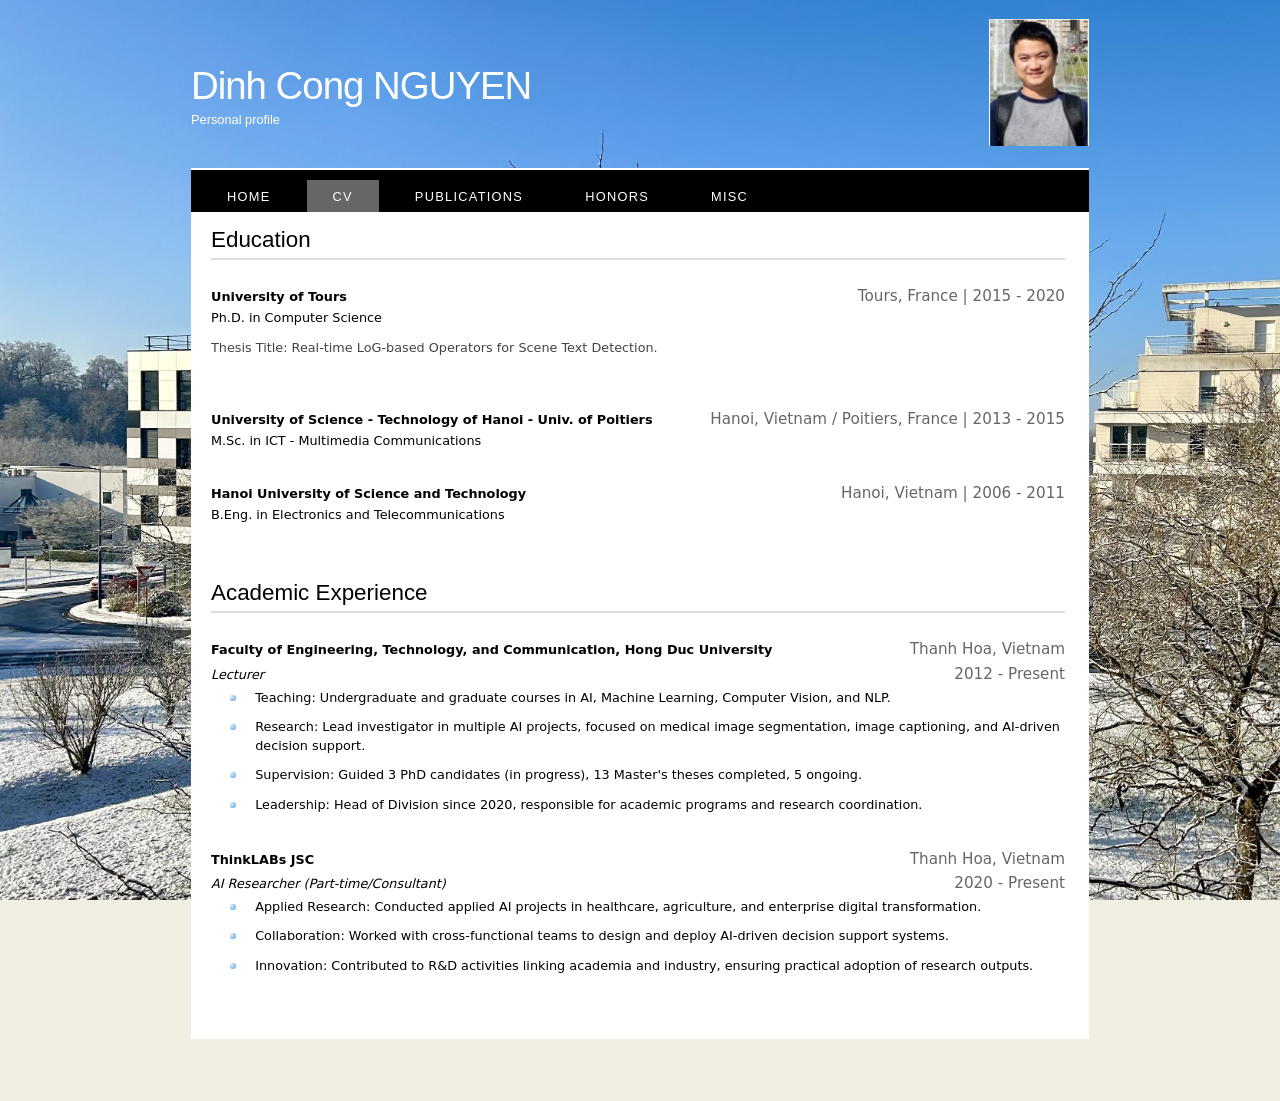
==== cv.html @ c9f2ddfd "first commit" ====
<!doctype html>
<html>
  <head>
    <title>Dinh Cong NGUYEN</title>
    <meta name="description" content="website description" />
    <meta name="keywords" content="website keywords, website keywords" />
    <meta http-equiv="content-type" content="text/html; charset=UTF-8" />
    <link
      rel="stylesheet"
      type="text/css"
      href="style/style.css"
      title="style"
    />
  </head>

  <body>
    <div id="main">
      <div id="header">
        <div id="logo">
          <div id="logo_text">
            <!-- class="logo_colour", allows you to change the colour of the text -->
            <h1><a href="index.html">Dinh Cong NGUYEN</a></h1>
            <h2>Personal profile</h2>
          </div>
          <div id="logo_image">
            <img src="photo.JPG" alt="Photo" />
          </div>
        </div>
        <div id="menubar">
          <ul id="menu">
            <!-- put class="selected" in the li tag for the selected page - to highlight which page you're on -->
            <li><a href="index.html">Home</a></li>
            <li class="selected"><a href="cv.html">CV</a></li>
            <li><a href="publication.html">Publications</a></li>
            <li><a href="honors.html">Honors</a></li>
            <li><a href="misc.html">Misc</a></li>
          </ul>
        </div>
      </div>
      <div id="site_content">
        <main id="content">
          <section class="cv-section">
            <h2>Education</h2>

            <article class="edu-item">
              <header class="item-header">
                <span class="item-title">University of Tours</span>
                <span class="item-meta">Tours, France | 2015 - 2020</span>
              </header>
              <div class="item-subheader">
                <span>Ph.D. in Computer Science</span>
              </div>
              <p class="item-detail">
                Thesis Title: Real-time LoG-based Operators for Scene Text
                Detection.
              </p>
            </article>

            <article class="edu-item">
              <header class="item-header">
                <span class="item-title">
                  University of Science - Technology of Hanoi - Univ. of
                  Poitiers
                </span>
                <span class="item-meta">
                  Hanoi, Vietnam / Poitiers, France | 2013 - 2015
                </span>
              </header>
              <div class="item-subheader">
                <span>M.Sc. in ICT - Multimedia Communications</span>
              </div>
            </article>

            <article class="edu-item">
              <header class="item-header">
                <span class="item-title">
                  Hanoi University of Science and Technology
                </span>
                <span class="item-meta">Hanoi, Vietnam | 2006 - 2011</span>
              </header>
              <div class="item-subheader">
                <span>B.Eng. in Electronics and Telecommunications</span>
              </div>
            </article>
          </section>

          <section class="cv-section">
            <h2>Academic Experience</h2>

            <article class="exp-item">
              <header class="item-header">
                <span class="item-title">
                  Faculty of Engineering, Technology, and Communication, Hong
                  Duc University
                </span>
                <span class="item-meta">Thanh Hoa, Vietnam</span>
              </header>
              <div class="item-subheader">
                <span class="item-role">Lecturer</span>
                <span class="item-meta">2012 - Present</span>
              </div>
              <ul class="item-list">
                <li>
                  Teaching: Undergraduate and graduate courses in AI, Machine
                  Learning, Computer Vision, and NLP.
                </li>
                <li>
                  Research: Lead investigator in multiple AI projects, focused
                  on medical image segmentation, image captioning, and AI-driven
                  decision support.
                </li>
                <li>
                  Supervision: Guided 3 PhD candidates (in progress), 13
                  Master's theses completed, 5 ongoing.
                </li>
                <li>
                  Leadership: Head of Division since 2020, responsible for
                  academic programs and research coordination.
                </li>
              </ul>
            </article>

            <article class="exp-item">
              <header class="item-header">
                <span class="item-title">ThinkLABs JSC</span>
                <span class="item-meta">Thanh Hoa, Vietnam</span>
              </header>
              <div class="item-subheader">
                <span class="item-role">
                  AI Researcher (Part-time/Consultant)
                </span>
                <span class="item-meta">2020 - Present</span>
              </div>
              <ul class="item-list">
                <li>
                  Applied Research: Conducted applied AI projects in healthcare,
                  agriculture, and enterprise digital transformation.
                </li>
                <li>
                  Collaboration: Worked with cross-functional teams to design
                  and deploy AI-driven decision support systems.
                </li>
                <li>
                  Innovation: Contributed to R&D activities linking academia
                  and industry, ensuring practical adoption of research outputs.
                </li>
              </ul>
            </article>
          </section>
        </main>
      </div>
      <div id="footer"></div>
    </div>
  </body>
</html>
---- style/style.css ----
html {
  height: 100%;
  overflow-y: scroll;
}

* {
  margin: 0;
  padding: 0;
}

body {
  font:
    normal 0.8em "trebuchet ms",
    arial,
    sans-serif;
  background: #f0efe2 url(background.jpg) fixed;
  background-size: cover;
  background-attachment: fixed;
  color: #000;
}

p {
  padding: 0 0 20px 0;
  line-height: 1.7em;
}

img {
  border: 0;
}

h1,
h2,
h3,
h4,
h5,
h6 {
  font:
    normal 175% "century gothic",
    arial,
    sans-serif;
  color: #000;
  margin: 0 0 15px 0;
  padding: 15px 0 5px 0;
}

h2 {
  font:
    normal 175% "century gothic",
    arial,
    sans-serif;
}

h4,
h5,
h6 {
  margin: 0;
  padding: 0 0 5px 0;
  font:
    normal 120% arial,
    sans-serif;
}

h5,
h6 {
  font:
    italic 95% arial,
    sans-serif;
  padding: 0 0 15px 0;
}

a,
a:hover {
  outline: none;
  text-decoration: underline;
  color: #000;
}

a:hover {
  text-decoration: none;
}

.left {
  float: left;
  width: auto;
  margin-right: 10px;
}

.right {
  float: right;
  width: auto;
  margin-left: 10px;
}

.center {
  display: block;
  text-align: center;
  margin: 20px auto;
}

blockquote {
  margin: 20px 0;
  padding: 10px 20px 0 20px;
  border: 1px solid #e5e5db;
  background: #fff;
}

ul {
  margin: 2px 0 22px 17px;
}

ul li {
  list-style-type: circle;
  margin: 0 0 6px 0;
  padding: 0 0 4px 5px;
}

ol {
  margin: 8px 0 22px 20px;
}

ol li {
  margin: 0 0 11px 0;
}

#main,
#logo,
#menubar,
#site_content,
#footer {
  margin-left: auto;
  margin-right: auto;
}

#header {
  background: transparent;
  height: 202px;
}

#logo {
  display: flex;
  align-items: center;
  justify-content: space-between;
  border-bottom: 2px solid #fff;
  padding: 10px 0;

  width: 898px;
  position: relative;
  height: 148px;
}

#logo_text {
  margin-right: 20px;
}

#logo_image img {
  width: 100px;
  height: auto;
}

#logo h1,
#logo h2 {
  font:
    normal 300% "century gothic",
    arial,
    sans-serif;
  border-bottom: 0;
  text-transform: none;
  margin: 0;
}

#logo_text h1,
#logo_text h1 a,
#logo_text h1 a:hover {
  padding: 22px 0 0 0;
  color: #fff;
  letter-spacing: -1px;
  text-decoration: none;
}

#logo_text h1 a .logo_colour {
  color: #fff;
}

#logo_text h2 {
  font-size: 100%;
  padding: 4px 0 0 0;
  color: #fff;
}

#menubar {
  width: 898px;
  height: 52px;
  padding: 0;
  background: #000;
}

ul#menu,
ul#menu li {
  float: left;
  margin: 0;
  padding: 0;
}

ul#menu li {
  list-style: none;
}

ul#menu li a {
  letter-spacing: 0.1em;
  font:
    normal 100% arial,
    sans-serif;
  display: block;
  float: left;
  height: 17px;
  margin: 10px 0 0 10px;
  padding: 9px 26px 6px 26px;
  text-align: center;
  color: #fff;
  text-transform: uppercase;
  text-decoration: none;
  background: transparent;
}

ul#menu li a:hover,
ul#menu li.selected a,
ul#menu li.selected a:hover {
  color: #fff;
  background: transparent url(transparent_light.png) repeat;
}

#site_content {
  width: 854px;
  overflow: hidden;
  margin: 0 auto 0 auto;
  padding: 0 24px 20px 20px;
  background: #fff;
}

.sidebar {
  float: right;
  width: 210px;
  padding: 0 15px 20px 15px;
}

.sidebar ul {
  width: 198px;
  padding: 4px 0 0 0;
  margin: 4px 0 30px 0;
}

.sidebar li {
  list-style: none;
  padding: 0 0 7px 0;
}

.sidebar li a,
.sidebar li a:hover {
  padding: 0 0 0 40px;
  display: block;
  background: transparent url(link.png) no-repeat left center;
}

.sidebar li a.selected {
  color: #7e2451;
  text-decoration: none;
}

#content {
  text-align: left;
  float: left;
  width: 100%;
  padding: 0;
}

#content ul {
  margin: 2px 0 22px 0px;
}

#content ul li {
  list-style-type: none;
  background: url(bullet.png) no-repeat;
  margin: 0 0 6px 0;
  padding: 0 0 4px 25px;
  line-height: 1.5em;
}

#footer {
  width: 898px;
  font:
    normal 100% "lucida sans unicode",
    arial,
    sans-serif;
  height: 33px;
  padding: 24px 0 5px 0;
  text-align: center;
  background: transparent;
  color: #fff;
  text-transform: uppercase;
  letter-spacing: 0.1em;
}

#footer a {
  color: #fff;
  text-decoration: none;
}

#footer a:hover {
  color: #fff;
  text-decoration: underline;
}

.search {
  color: #5d5d5d;
  border: 1px solid #bbb;
  width: 134px;
  padding: 4px;
  font:
    100% arial,
    sans-serif;
}

#colours {
  height: 0px;
  text-align: right;
  padding: 66px 16px 0px 300px;
}

.form_settings {
  margin: 15px 0 0 0;
}

.form_settings p {
  padding: 0 0 4px 0;
}

.form_settings span {
  float: left;
  width: 200px;
  text-align: left;
}

.form_settings input,
.form_settings textarea {
  padding: 5px;
  width: 299px;
  font: 100% arial;
  border: 1px solid #e5e5db;
  background: #fff;
  color: #47433f;
}

.form_settings .submit {
  font: 100% arial;
  border: 1px solid;
  width: 99px;
  margin: 0 0 0 212px;
  height: 33px;
  padding: 2px 0 3px 0;
  cursor: pointer;
  background: #000;
  color: #fff;
}

.form_settings textarea,
.form_settings select {
  font: 100% arial;
  width: 299px;
}

.form_settings select {
  width: 310px;
}

.form_settings .checkbox {
  margin: 4px 0;
  padding: 0;
  width: 14px;
  border: 0;
  background: none;
}

.separator {
  width: 100%;
  height: 0;
  border-top: 1px solid #d9d5cf;
  border-bottom: 1px solid #fff;
  margin: 0 0 20px 0;
}

table {
  margin: 10px 0 30px 0;
}

table tr th,
table tr td {
  background: #3b3b3b;
  color: #fff;
  padding: 7px 4px;
  text-align: left;
}

table tr td {
  background: #f0efe2;
  color: #47433f;
  border-top: 1px solid #fff;
}

#content {
  max-width: 900px;
  margin: 0 auto;
  line-height: 1.6;
  font-family:
    system-ui,
    -apple-system,
    BlinkMacSystemFont,
    sans-serif;
}

.cv-section {
  margin-bottom: 2.5rem;
}

.cv-section h2 {
  border-bottom: 2px solid #ddd;
  padding-bottom: 0.3rem;
  margin-bottom: 1.5rem;
}

.edu-item,
.exp-item {
  margin-bottom: 1.8rem;
}

.item-header,
.item-subheader {
  display: flex;
  justify-content: space-between;
  align-items: baseline;
  gap: 1rem;
}

.item-title {
  font-weight: 600;
}

.item-role {
  font-style: italic;
}

.item-meta {
  color: #666;
  font-size: 0.95rem;
  white-space: nowrap;
}

.item-detail {
  margin-top: 0.5rem;
  color: #444;
}

.item-list {
  margin-top: 0.6rem;
  padding-left: 1.2rem;
}

.item-list li {
  margin-bottom: 0.3rem;
}
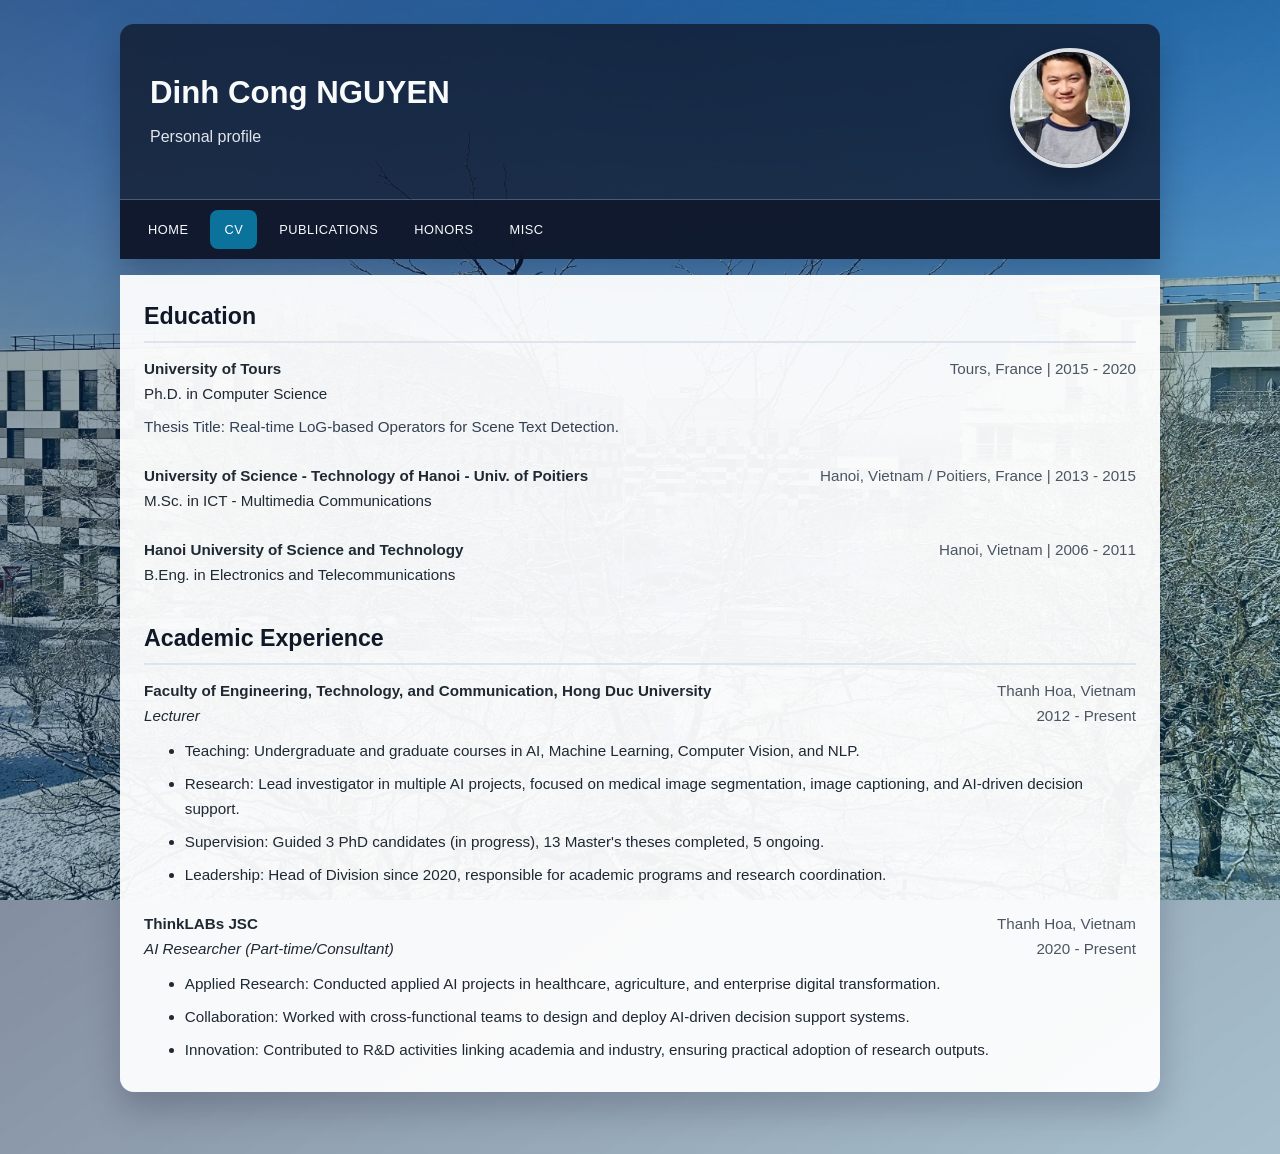
==== commit 411462bd: "update UI theme" ====
--- a/cv.html
+++ b/cv.html
@@ -5,6 +5,7 @@
     <meta name="description" content="website description" />
     <meta name="keywords" content="website keywords, website keywords" />
     <meta http-equiv="content-type" content="text/html; charset=UTF-8" />
+    <meta name="viewport" content="width=device-width, initial-scale=1.0" />
     <link
       rel="stylesheet"
       type="text/css"
--- a/style/style.css
+++ b/style/style.css
@@ -4,24 +4,46 @@
 }
 
 * {
+  box-sizing: border-box;
   margin: 0;
   padding: 0;
 }
 
+:root {
+  --text-main: #1f2933;
+  --text-light: #f8fafc;
+  --accent: #0b7fab;
+  --accent-dark: #0a5a7d;
+  --panel: rgba(255, 255, 255, 0.94);
+}
+
 body {
+  min-height: 100%;
   font:
-    normal 0.8em "trebuchet ms",
-    arial,
+    normal 0.95rem "Trebuchet MS",
+    "Segoe UI",
+    Arial,
     sans-serif;
-  background: #f0efe2 url(background.jpg) fixed;
-  background-size: cover;
-  background-attachment: fixed;
-  color: #000;
+  line-height: 1.65;
+  color: var(--text-main);
+  background:
+    linear-gradient(145deg, rgba(9, 30, 66, 0.5), rgba(11, 127, 171, 0.28)),
+    url("background.jpg") center / cover fixed no-repeat;
+  padding: 24px 16px 40px;
+}
+
+a {
+  outline: none;
+  text-decoration: underline;
+  color: var(--accent-dark);
+}
+
+a:hover {
+  text-decoration: none;
 }
 
 p {
-  padding: 0 0 20px 0;
-  line-height: 1.7em;
+  margin: 0 0 1rem 0;
 }
 
 img {
@@ -34,280 +56,230 @@
 h4,
 h5,
 h6 {
-  font:
-    normal 175% "century gothic",
-    arial,
-    sans-serif;
-  color: #000;
-  margin: 0 0 15px 0;
-  padding: 15px 0 5px 0;
+  font-family: "Century Gothic", "Trebuchet MS", Arial, sans-serif;
+  color: #101828;
+  margin: 0 0 0.8rem 0;
+}
+
+h1 {
+  font-size: 1.95rem;
+  font-weight: 600;
 }
 
 h2 {
-  font:
-    normal 175% "century gothic",
-    arial,
-    sans-serif;
-}
-
-h4,
-h5,
-h6 {
-  margin: 0;
-  padding: 0 0 5px 0;
-  font:
-    normal 120% arial,
-    sans-serif;
-}
-
-h5,
-h6 {
-  font:
-    italic 95% arial,
-    sans-serif;
-  padding: 0 0 15px 0;
-}
-
-a,
-a:hover {
-  outline: none;
-  text-decoration: underline;
-  color: #000;
-}
-
-a:hover {
-  text-decoration: none;
-}
-
-.left {
-  float: left;
-  width: auto;
-  margin-right: 10px;
-}
-
-.right {
-  float: right;
-  width: auto;
-  margin-left: 10px;
-}
-
-.center {
-  display: block;
-  text-align: center;
-  margin: 20px auto;
-}
-
-blockquote {
-  margin: 20px 0;
-  padding: 10px 20px 0 20px;
-  border: 1px solid #e5e5db;
-  background: #fff;
-}
-
-ul {
-  margin: 2px 0 22px 17px;
-}
-
-ul li {
-  list-style-type: circle;
-  margin: 0 0 6px 0;
-  padding: 0 0 4px 5px;
-}
-
+  font-size: 1.45rem;
+  font-weight: 600;
+  border-bottom: 2px solid #dce4ed;
+  padding-bottom: 0.35rem;
+}
+
+ul,
 ol {
-  margin: 8px 0 22px 20px;
-}
-
-ol li {
-  margin: 0 0 11px 0;
-}
-
-#main,
-#logo,
-#menubar,
-#site_content,
-#footer {
-  margin-left: auto;
-  margin-right: auto;
+  margin: 0.6rem 0 1.2rem 1.2rem;
+}
+
+li {
+  margin: 0 0 0.55rem 0;
+}
+
+#main {
+  max-width: 1040px;
+  margin: 0 auto;
 }
 
 #header {
-  background: transparent;
-  height: 202px;
+  background: rgba(15, 23, 42, 0.76);
+  border-radius: 14px 14px 0 0;
+  box-shadow: 0 18px 35px rgba(2, 6, 23, 0.24);
+  overflow: hidden;
 }
 
 #logo {
+  width: 100%;
+  min-height: 144px;
   display: flex;
   align-items: center;
   justify-content: space-between;
-  border-bottom: 2px solid #fff;
-  padding: 10px 0;
-
-  width: 898px;
-  position: relative;
-  height: 148px;
+  gap: 24px;
+  padding: 24px 30px;
+  border-bottom: 1px solid rgba(255, 255, 255, 0.22);
 }
 
 #logo_text {
-  margin-right: 20px;
-}
-
-#logo_image img {
-  width: 100px;
-  height: auto;
+  margin: 0;
 }
 
 #logo h1,
 #logo h2 {
-  font:
-    normal 300% "century gothic",
-    arial,
-    sans-serif;
-  border-bottom: 0;
-  text-transform: none;
+  color: var(--text-light);
+  border: 0;
   margin: 0;
 }
 
 #logo_text h1,
 #logo_text h1 a,
 #logo_text h1 a:hover {
-  padding: 22px 0 0 0;
-  color: #fff;
-  letter-spacing: -1px;
+  color: var(--text-light);
+  letter-spacing: 0;
   text-decoration: none;
 }
 
-#logo_text h1 a .logo_colour {
-  color: #fff;
-}
-
 #logo_text h2 {
-  font-size: 100%;
-  padding: 4px 0 0 0;
-  color: #fff;
+  font-size: 1rem;
+  font-weight: 400;
+  opacity: 0.9;
+  padding-top: 0.35rem;
+}
+
+#logo_image img {
+  width: 120px;
+  height: 120px;
+  object-fit: cover;
+  border-radius: 50%;
+  border: 4px solid rgba(255, 255, 255, 0.85);
+  box-shadow: 0 10px 24px rgba(2, 6, 23, 0.34);
 }
 
 #menubar {
-  width: 898px;
-  height: 52px;
-  padding: 0;
-  background: #000;
-}
-
-ul#menu,
-ul#menu li {
-  float: left;
+  width: 100%;
+  background: rgba(15, 23, 42, 0.86);
+  padding: 10px 14px;
+}
+
+ul#menu {
+  display: flex;
+  flex-wrap: wrap;
+  gap: 8px;
   margin: 0;
   padding: 0;
 }
 
 ul#menu li {
   list-style: none;
+  margin: 0;
 }
 
 ul#menu li a {
-  letter-spacing: 0.1em;
-  font:
-    normal 100% arial,
-    sans-serif;
   display: block;
-  float: left;
-  height: 17px;
-  margin: 10px 0 0 10px;
-  padding: 9px 26px 6px 26px;
+  padding: 9px 14px;
   text-align: center;
-  color: #fff;
+  color: var(--text-light);
   text-transform: uppercase;
   text-decoration: none;
-  background: transparent;
-}
-
-ul#menu li a:hover,
+  letter-spacing: 0.04em;
+  font-size: 0.8rem;
+  border-radius: 8px;
+  transition:
+    background-color 0.2s ease,
+    color 0.2s ease,
+    transform 0.2s ease;
+}
+
+ul#menu li a:hover {
+  background: rgba(11, 127, 171, 0.88);
+  color: #ffffff;
+  transform: translateY(-1px);
+}
+
 ul#menu li.selected a,
 ul#menu li.selected a:hover {
-  color: #fff;
-  background: transparent url(transparent_light.png) repeat;
+  background: rgba(11, 127, 171, 0.88);
+  color: #ffffff;
+  transform: none;
 }
 
 #site_content {
-  width: 854px;
-  overflow: hidden;
-  margin: 0 auto 0 auto;
-  padding: 0 24px 20px 20px;
-  background: #fff;
-}
-
-.sidebar {
-  float: right;
-  width: 210px;
-  padding: 0 15px 20px 15px;
-}
-
-.sidebar ul {
-  width: 198px;
-  padding: 4px 0 0 0;
-  margin: 4px 0 30px 0;
-}
-
-.sidebar li {
-  list-style: none;
-  padding: 0 0 7px 0;
-}
-
-.sidebar li a,
-.sidebar li a:hover {
-  padding: 0 0 0 40px;
-  display: block;
-  background: transparent url(link.png) no-repeat left center;
-}
-
-.sidebar li a.selected {
-  color: #7e2451;
-  text-decoration: none;
+  width: 100%;
+  margin: 16px auto 0 auto;
+  padding: 22px 24px 6px 24px;
+  background: var(--panel);
+  border-radius: 0 0 14px 14px;
+  box-shadow: 0 18px 35px rgba(2, 6, 23, 0.2);
 }
 
 #content {
-  text-align: left;
-  float: left;
   width: 100%;
+  float: none;
+  margin: 0 auto 24px auto;
   padding: 0;
 }
 
+#site_content > #content:last-child {
+  margin-bottom: 10px;
+}
+
+#content section {
+  margin-bottom: 2rem;
+}
+
+#content section:last-child {
+  margin-bottom: 0;
+}
+
 #content ul {
-  margin: 2px 0 22px 0px;
+  margin: 0.6rem 0 1.2rem 1.35rem;
 }
 
 #content ul li {
-  list-style-type: none;
-  background: url(bullet.png) no-repeat;
-  margin: 0 0 6px 0;
-  padding: 0 0 4px 25px;
-  line-height: 1.5em;
-}
-
-#footer {
-  width: 898px;
-  font:
-    normal 100% "lucida sans unicode",
-    arial,
-    sans-serif;
-  height: 33px;
-  padding: 24px 0 5px 0;
-  text-align: center;
-  background: transparent;
-  color: #fff;
-  text-transform: uppercase;
-  letter-spacing: 0.1em;
-}
-
-#footer a {
-  color: #fff;
-  text-decoration: none;
-}
-
-#footer a:hover {
-  color: #fff;
-  text-decoration: underline;
+  list-style-type: disc;
+  margin: 0 0 0.5rem 0;
+  padding: 0;
+  background: none;
+}
+
+#content ol {
+  margin: 0.65rem 0 1.2rem 1.35rem;
+}
+
+#content ol li {
+  margin: 0 0 0.85rem 0;
+  padding-right: 0.35rem;
+}
+
+.cv-section {
+  margin-bottom: 2.3rem;
+}
+
+.edu-item,
+.exp-item {
+  margin-bottom: 1.5rem;
+}
+
+.item-header,
+.item-subheader {
+  display: flex;
+  justify-content: space-between;
+  align-items: baseline;
+  gap: 1rem;
+  flex-wrap: wrap;
+}
+
+.item-title {
+  font-weight: 600;
+}
+
+.item-role {
+  font-style: italic;
+}
+
+.item-meta {
+  color: #4b5563;
+  font-size: 0.95rem;
+  white-space: nowrap;
+}
+
+.item-detail {
+  margin-top: 0.5rem;
+  color: #334155;
+}
+
+.item-list {
+  margin-top: 0.6rem;
+  padding-left: 1.2rem;
+}
+
+.item-list li {
+  margin-bottom: 0.35rem;
 }
 
 .search {
@@ -315,15 +287,7 @@
   border: 1px solid #bbb;
   width: 134px;
   padding: 4px;
-  font:
-    100% arial,
-    sans-serif;
-}
-
-#colours {
-  height: 0px;
-  text-align: right;
-  padding: 66px 16px 0px 300px;
+  font: 100% Arial, sans-serif;
 }
 
 .form_settings {
@@ -344,14 +308,14 @@
 .form_settings textarea {
   padding: 5px;
   width: 299px;
-  font: 100% arial;
+  font: 100% Arial, sans-serif;
   border: 1px solid #e5e5db;
   background: #fff;
   color: #47433f;
 }
 
 .form_settings .submit {
-  font: 100% arial;
+  font: 100% Arial, sans-serif;
   border: 1px solid;
   width: 99px;
   margin: 0 0 0 212px;
@@ -364,7 +328,7 @@
 
 .form_settings textarea,
 .form_settings select {
-  font: 100% arial;
+  font: 100% Arial, sans-serif;
   width: 299px;
 }
 
@@ -380,90 +344,143 @@
   background: none;
 }
 
-.separator {
-  width: 100%;
-  height: 0;
-  border-top: 1px solid #d9d5cf;
-  border-bottom: 1px solid #fff;
-  margin: 0 0 20px 0;
-}
-
 table {
   margin: 10px 0 30px 0;
 }
 
 table tr th,
 table tr td {
-  background: #3b3b3b;
+  background: #334155;
   color: #fff;
   padding: 7px 4px;
   text-align: left;
 }
 
 table tr td {
-  background: #f0efe2;
-  color: #47433f;
+  background: #f8fafc;
+  color: #334155;
   border-top: 1px solid #fff;
 }
 
-#content {
-  max-width: 900px;
-  margin: 0 auto;
-  line-height: 1.6;
-  font-family:
-    system-ui,
-    -apple-system,
-    BlinkMacSystemFont,
+#footer {
+  width: 100%;
+  font:
+    normal 0.82rem "Lucida Sans Unicode",
+    Arial,
     sans-serif;
-}
-
-.cv-section {
-  margin-bottom: 2.5rem;
-}
-
-.cv-section h2 {
-  border-bottom: 2px solid #ddd;
-  padding-bottom: 0.3rem;
-  margin-bottom: 1.5rem;
-}
-
-.edu-item,
-.exp-item {
-  margin-bottom: 1.8rem;
-}
-
-.item-header,
-.item-subheader {
-  display: flex;
-  justify-content: space-between;
-  align-items: baseline;
-  gap: 1rem;
-}
-
-.item-title {
-  font-weight: 600;
-}
-
-.item-role {
-  font-style: italic;
-}
-
-.item-meta {
-  color: #666;
-  font-size: 0.95rem;
-  white-space: nowrap;
-}
-
-.item-detail {
-  margin-top: 0.5rem;
-  color: #444;
-}
-
-.item-list {
-  margin-top: 0.6rem;
-  padding-left: 1.2rem;
-}
-
-.item-list li {
-  margin-bottom: 0.3rem;
-}
+  min-height: 22px;
+  padding: 12px 0 0 0;
+  text-align: center;
+  color: #f8fafc;
+  text-transform: uppercase;
+  letter-spacing: 0.08em;
+}
+
+#footer a {
+  color: #fff;
+  text-decoration: none;
+}
+
+#footer a:hover {
+  text-decoration: underline;
+}
+
+@media (max-width: 900px) {
+  body {
+    padding: 16px 10px 24px;
+  }
+
+  #logo {
+    padding: 20px 18px;
+  }
+
+  #logo_image img {
+    width: 104px;
+    height: 104px;
+  }
+
+  #site_content {
+    padding: 18px 18px 4px 18px;
+  }
+}
+
+@media (max-width: 700px) {
+  #logo {
+    flex-direction: column;
+    text-align: center;
+    gap: 14px;
+  }
+
+  #logo_text h1 {
+    font-size: 1.75rem;
+  }
+
+  #logo_text h2 {
+    font-size: 0.95rem;
+  }
+
+  #logo_image img {
+    width: 98px;
+    height: 98px;
+  }
+
+  #menubar {
+    padding: 8px;
+  }
+
+  ul#menu {
+    justify-content: center;
+    width: 100%;
+    flex-wrap: nowrap;
+    overflow-x: auto;
+    -webkit-overflow-scrolling: touch;
+  }
+
+  ul#menu li a {
+    font-size: 0.73rem;
+    padding: 8px 10px;
+    white-space: nowrap;
+  }
+
+  #site_content {
+    padding: 16px 14px 2px 14px;
+  }
+
+  h1 {
+    font-size: 1.65rem;
+  }
+
+  h2 {
+    font-size: 1.3rem;
+  }
+
+  .item-meta {
+    white-space: normal;
+  }
+}
+
+@media (max-width: 480px) {
+  body {
+    font-size: 0.92rem;
+  }
+
+  ul#menu li {
+    flex: 0 0 auto;
+  }
+
+  ul#menu li a {
+    width: auto;
+  }
+}
+
+@media (hover: none), (pointer: coarse) {
+  ul#menu li a {
+    transition: background-color 0.2s ease, color 0.2s ease;
+    transform: none;
+  }
+
+  ul#menu li a:hover,
+  ul#menu li a:active {
+    transform: none;
+  }
+}
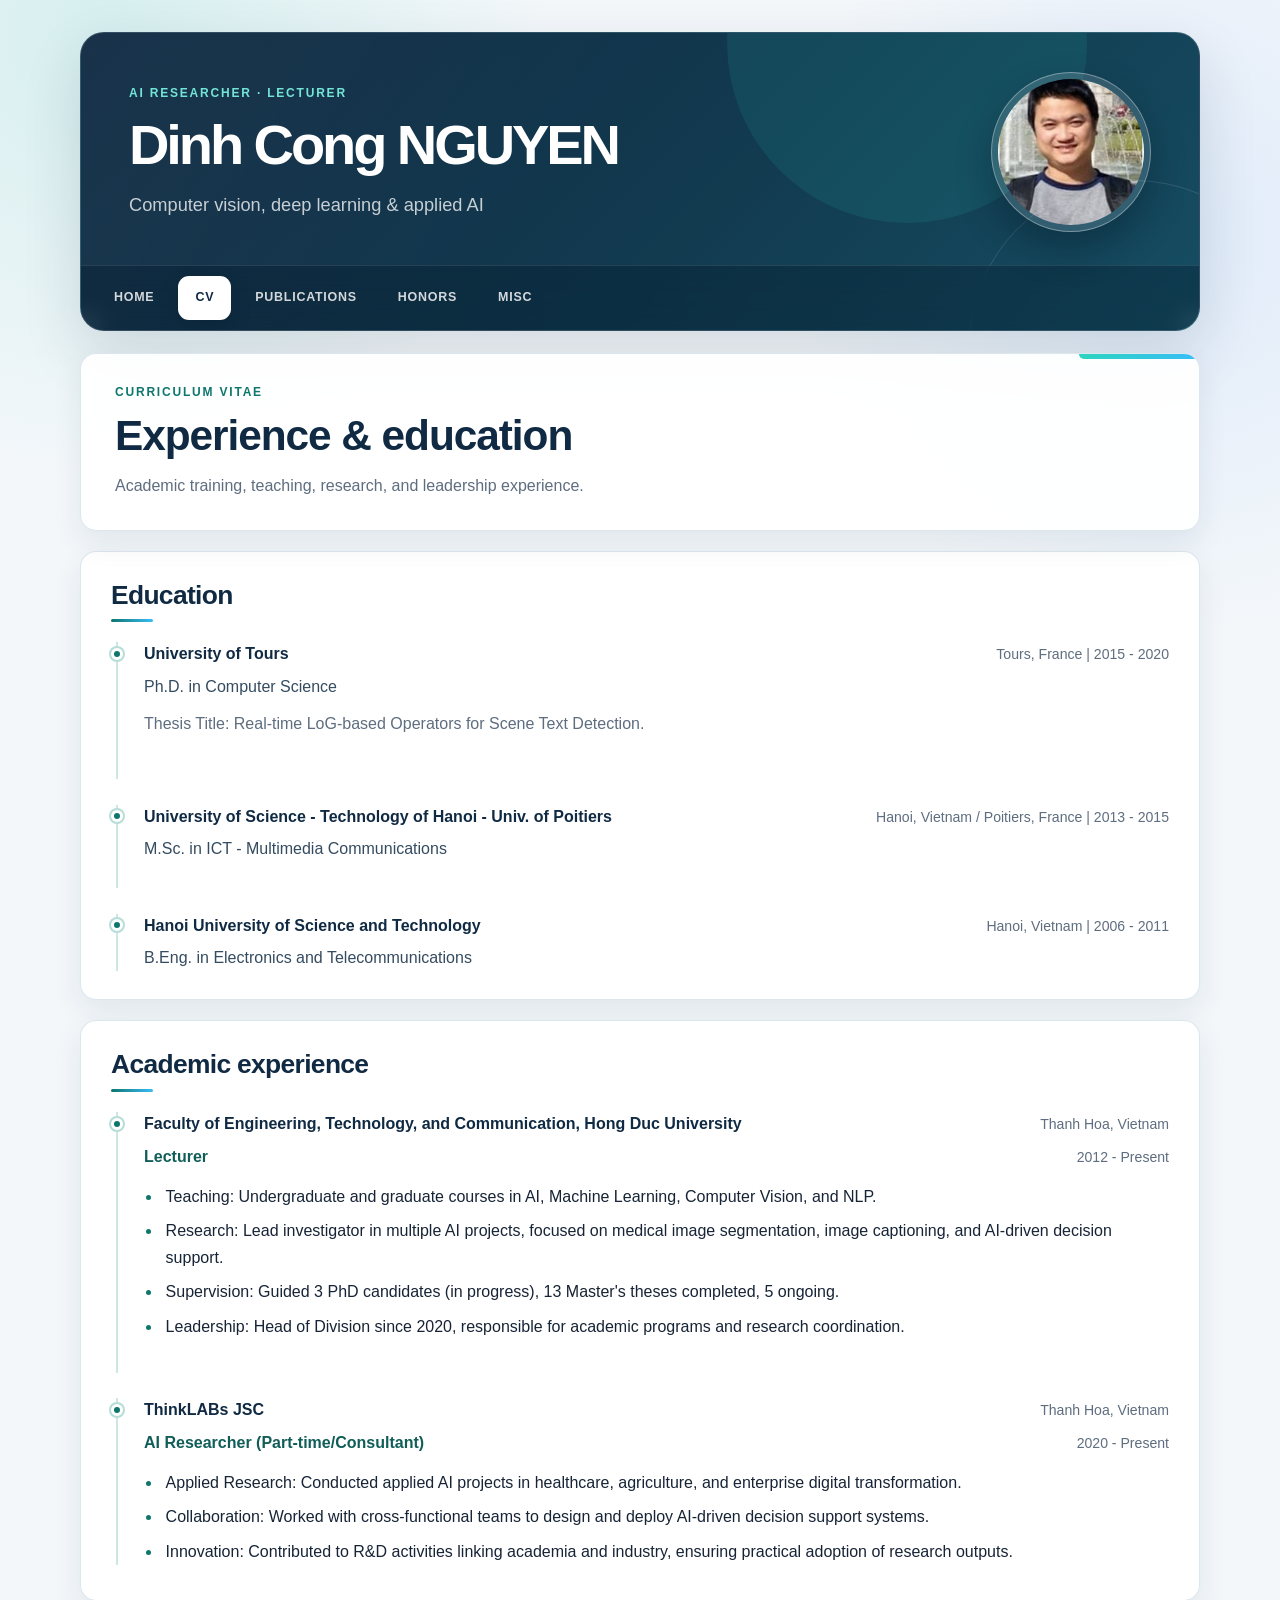
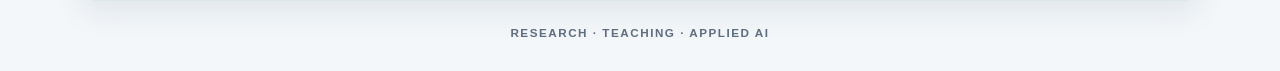
==== commit 633a66b3: "update UI" ====
--- a/cv.html
+++ b/cv.html
@@ -1,46 +1,60 @@
-<!doctype html>
-<html>
+<!DOCTYPE html>
+<html lang="en">
   <head>
-    <title>Dinh Cong NGUYEN</title>
-    <meta name="description" content="website description" />
-    <meta name="keywords" content="website keywords, website keywords" />
-    <meta http-equiv="content-type" content="text/html; charset=UTF-8" />
-    <meta name="viewport" content="width=device-width, initial-scale=1.0" />
-    <link
-      rel="stylesheet"
-      type="text/css"
-      href="style/style.css"
-      title="style"
-    />
+    <title>Curriculum Vitae | Dinh Cong NGUYEN</title>
+    <meta
+      name="description"
+      content="Education and academic experience of AI researcher and lecturer Dinh Cong NGUYEN."
+    >
+    <meta charset="UTF-8">
+    <meta name="viewport" content="width=device-width, initial-scale=1.0">
+    <meta name="theme-color" content="#102a43">
+    <link rel="stylesheet" href="style/style.css">
   </head>
 
-  <body>
+  <body class="page-cv">
+    <a class="skip-link" href="#site_content">Skip to content</a>
+
     <div id="main">
-      <div id="header">
+      <header id="header">
         <div id="logo">
           <div id="logo_text">
-            <!-- class="logo_colour", allows you to change the colour of the text -->
-            <h1><a href="index.html">Dinh Cong NGUYEN</a></h1>
-            <h2>Personal profile</h2>
+            <p class="site-kicker">AI researcher · Lecturer</p>
+            <p class="site-title"><a href="index.html">Dinh Cong NGUYEN</a></p>
+            <p class="site-tagline">Computer vision, deep learning &amp; applied AI</p>
           </div>
           <div id="logo_image">
-            <img src="photo.JPG" alt="Photo" />
+            <img
+              src="photo.JPG"
+              alt="Portrait of Dinh Cong Nguyen"
+              width="203"
+              height="256"
+            >
           </div>
         </div>
-        <div id="menubar">
+
+        <nav id="menubar" aria-label="Primary navigation">
           <ul id="menu">
-            <!-- put class="selected" in the li tag for the selected page - to highlight which page you're on -->
             <li><a href="index.html">Home</a></li>
-            <li class="selected"><a href="cv.html">CV</a></li>
+            <li class="selected">
+              <a href="cv.html" aria-current="page">CV</a>
+            </li>
             <li><a href="publication.html">Publications</a></li>
             <li><a href="honors.html">Honors</a></li>
             <li><a href="misc.html">Misc</a></li>
           </ul>
-        </div>
-      </div>
-      <div id="site_content">
-        <main id="content">
-          <section class="cv-section">
+        </nav>
+      </header>
+
+      <main id="site_content" tabindex="-1">
+        <header class="page-heading">
+          <p class="section-kicker">Curriculum vitae</p>
+          <h1>Experience &amp; education</h1>
+          <p>Academic training, teaching, research, and leadership experience.</p>
+        </header>
+
+        <div id="content">
+          <section class="content-card cv-section">
             <h2>Education</h2>
 
             <article class="edu-item">
@@ -85,8 +99,8 @@
             </article>
           </section>
 
-          <section class="cv-section">
-            <h2>Academic Experience</h2>
+          <section class="content-card cv-section">
+            <h2>Academic experience</h2>
 
             <article class="exp-item">
               <header class="item-header">
@@ -142,15 +156,18 @@
                   and deploy AI-driven decision support systems.
                 </li>
                 <li>
-                  Innovation: Contributed to R&D activities linking academia
+                  Innovation: Contributed to R&amp;D activities linking academia
                   and industry, ensuring practical adoption of research outputs.
                 </li>
               </ul>
             </article>
           </section>
-        </main>
-      </div>
-      <div id="footer"></div>
+        </div>
+      </main>
+
+      <footer id="footer">
+        <p>Research · Teaching · Applied AI</p>
+      </footer>
     </div>
   </body>
 </html>
--- a/style/style.css
+++ b/style/style.css
@@ -1,486 +1,932 @@
+:root {
+  color-scheme: light;
+  --background: #f3f7fa;
+  --surface: #ffffff;
+  --surface-soft: #f7fafc;
+  --text: #172436;
+  --text-muted: #5e6d7f;
+  --line: #dce5ec;
+  --accent: #0f766e;
+  --accent-strong: #115e59;
+  --accent-soft: #e7f6f3;
+  --navy: #102a43;
+  --navy-light: #164e63;
+  --white: #ffffff;
+  --shadow-lg: 0 24px 60px rgba(16, 42, 67, 0.14);
+  --shadow-sm: 0 12px 30px rgba(16, 42, 67, 0.08);
+  --radius-lg: 24px;
+  --radius-md: 16px;
+}
+
 html {
-  height: 100%;
-  overflow-y: scroll;
-}
-
-* {
+  min-width: 320px;
+  min-height: 100%;
+  scroll-behavior: smooth;
+}
+
+*,
+*::before,
+*::after {
   box-sizing: border-box;
+}
+
+body {
+  min-height: 100%;
+  margin: 0;
+  color: var(--text);
+  background:
+    radial-gradient(circle at 8% 2%, rgba(20, 184, 166, 0.13), transparent 28rem),
+    radial-gradient(circle at 92% 14%, rgba(59, 130, 246, 0.1), transparent 25rem),
+    var(--background);
+  font-family:
+    Inter, Aptos, "Segoe UI", Roboto, Helvetica, Arial, sans-serif;
+  font-size: 1rem;
+  line-height: 1.7;
+  -webkit-font-smoothing: antialiased;
+}
+
+::selection {
+  color: var(--navy);
+  background: #b8eee7;
+}
+
+img {
+  display: block;
+  max-width: 100%;
+}
+
+a {
+  color: var(--accent-strong);
+  text-decoration-thickness: 1px;
+  text-underline-offset: 0.18em;
+}
+
+a:hover {
+  color: var(--accent);
+  text-decoration-thickness: 2px;
+}
+
+a:focus-visible,
+button:focus-visible {
+  outline: 3px solid var(--accent-strong);
+  outline-offset: 4px;
+  border-radius: 4px;
+}
+
+#header a:focus-visible,
+.skip-link:focus-visible {
+  outline-color: #5eead4;
+}
+
+p {
+  margin: 0 0 1rem;
+}
+
+h1,
+h2,
+h3 {
+  margin: 0;
+  color: var(--navy);
+  font-weight: 700;
+  line-height: 1.18;
+  letter-spacing: -0.025em;
+}
+
+ul,
+ol {
   margin: 0;
   padding: 0;
 }
 
-:root {
-  --text-main: #1f2933;
-  --text-light: #f8fafc;
-  --accent: #0b7fab;
-  --accent-dark: #0a5a7d;
-  --panel: rgba(255, 255, 255, 0.94);
-}
-
-body {
-  min-height: 100%;
-  font:
-    normal 0.95rem "Trebuchet MS",
-    "Segoe UI",
-    Arial,
-    sans-serif;
-  line-height: 1.65;
-  color: var(--text-main);
+.skip-link {
+  position: fixed;
+  z-index: 100;
+  top: 12px;
+  left: 12px;
+  padding: 10px 14px;
+  color: var(--white);
+  background: var(--navy);
+  border-radius: 8px;
+  transform: translateY(-160%);
+  transition: transform 160ms ease;
+}
+
+.skip-link:focus {
+  color: var(--white);
+  transform: translateY(0);
+}
+
+#main {
+  width: min(1120px, calc(100% - 40px));
+  margin: 32px auto 0;
+}
+
+#header {
+  position: relative;
+  isolation: isolate;
+  overflow: hidden;
+  color: var(--white);
   background:
-    linear-gradient(145deg, rgba(9, 30, 66, 0.5), rgba(11, 127, 171, 0.28)),
-    url("background.jpg") center / cover fixed no-repeat;
-  padding: 24px 16px 40px;
-}
-
-a {
-  outline: none;
-  text-decoration: underline;
-  color: var(--accent-dark);
-}
-
-a:hover {
-  text-decoration: none;
-}
-
-p {
-  margin: 0 0 1rem 0;
-}
-
-img {
-  border: 0;
-}
-
-h1,
-h2,
-h3,
-h4,
-h5,
-h6 {
-  font-family: "Century Gothic", "Trebuchet MS", Arial, sans-serif;
-  color: #101828;
-  margin: 0 0 0.8rem 0;
-}
-
-h1 {
-  font-size: 1.95rem;
-  font-weight: 600;
-}
-
-h2 {
-  font-size: 1.45rem;
-  font-weight: 600;
-  border-bottom: 2px solid #dce4ed;
-  padding-bottom: 0.35rem;
-}
-
-ul,
-ol {
-  margin: 0.6rem 0 1.2rem 1.2rem;
-}
-
-li {
-  margin: 0 0 0.55rem 0;
-}
-
-#main {
-  max-width: 1040px;
-  margin: 0 auto;
-}
-
-#header {
-  background: rgba(15, 23, 42, 0.76);
-  border-radius: 14px 14px 0 0;
-  box-shadow: 0 18px 35px rgba(2, 6, 23, 0.24);
-  overflow: hidden;
+    linear-gradient(120deg, rgba(255, 255, 255, 0.04), transparent 42%),
+    linear-gradient(135deg, var(--navy) 0%, #123b50 58%, var(--navy-light) 100%);
+  border: 1px solid rgba(255, 255, 255, 0.12);
+  border-radius: var(--radius-lg);
+  box-shadow: var(--shadow-lg);
+}
+
+#header::before,
+#header::after {
+  position: absolute;
+  z-index: -1;
+  content: "";
+  pointer-events: none;
+  border-radius: 50%;
+}
+
+#header::before {
+  top: -170px;
+  right: 10%;
+  width: 360px;
+  height: 360px;
+  background: rgba(45, 212, 191, 0.1);
+}
+
+#header::after {
+  right: -100px;
+  bottom: -180px;
+  width: 330px;
+  height: 330px;
+  border: 1px solid rgba(255, 255, 255, 0.12);
 }
 
 #logo {
-  width: 100%;
-  min-height: 144px;
   display: flex;
+  min-height: 232px;
   align-items: center;
   justify-content: space-between;
-  gap: 24px;
-  padding: 24px 30px;
-  border-bottom: 1px solid rgba(255, 255, 255, 0.22);
+  gap: 40px;
+  padding: 38px 48px 32px;
 }
 
 #logo_text {
+  position: relative;
+  z-index: 1;
+  min-width: 0;
+  max-width: 720px;
+}
+
+.site-kicker,
+.section-kicker {
+  margin: 0 0 0.65rem;
+  color: var(--accent);
+  font-size: 0.75rem;
+  font-weight: 800;
+  letter-spacing: 0.15em;
+  line-height: 1.4;
+  text-transform: uppercase;
+}
+
+#logo .site-kicker {
+  color: #72e5d6;
+}
+
+#logo h1,
+#logo .site-title {
   margin: 0;
-}
-
-#logo h1,
-#logo h2 {
-  color: var(--text-light);
-  border: 0;
-  margin: 0;
-}
-
-#logo_text h1,
-#logo_text h1 a,
-#logo_text h1 a:hover {
-  color: var(--text-light);
+  color: var(--white);
+  font-size: clamp(2.15rem, 5vw, 3.5rem);
+  font-weight: 700;
+  line-height: 1.18;
+  letter-spacing: -0.055em;
+  overflow-wrap: break-word;
+}
+
+#logo h1 a,
+#logo .site-title a {
+  color: var(--white);
+  text-decoration: none;
+}
+
+#logo h1 a:hover,
+#logo .site-title a:hover {
+  color: #d9fffa;
+}
+
+#logo .site-tagline {
+  max-width: 580px;
+  margin: 0.75rem 0 0;
+  color: rgba(255, 255, 255, 0.76);
+  font-size: clamp(0.95rem, 2vw, 1.14rem);
+  font-weight: 500;
   letter-spacing: 0;
-  text-decoration: none;
-}
-
-#logo_text h2 {
-  font-size: 1rem;
-  font-weight: 400;
-  opacity: 0.9;
-  padding-top: 0.35rem;
+  line-height: 1.55;
+}
+
+#logo_image {
+  position: relative;
+  z-index: 1;
+  flex: 0 0 auto;
+  padding: 6px;
+  background: rgba(255, 255, 255, 0.13);
+  border: 1px solid rgba(255, 255, 255, 0.34);
+  border-radius: 50%;
+  box-shadow: 0 18px 36px rgba(3, 15, 28, 0.32);
 }
 
 #logo_image img {
-  width: 120px;
-  height: 120px;
+  width: 146px;
+  height: 146px;
   object-fit: cover;
+  object-position: center 28%;
   border-radius: 50%;
-  border: 4px solid rgba(255, 255, 255, 0.85);
-  box-shadow: 0 10px 24px rgba(2, 6, 23, 0.34);
 }
 
 #menubar {
-  width: 100%;
-  background: rgba(15, 23, 42, 0.86);
-  padding: 10px 14px;
+  padding: 10px 16px;
+  background: rgba(5, 24, 42, 0.34);
+  border-top: 1px solid rgba(255, 255, 255, 0.1);
+  backdrop-filter: blur(12px);
 }
 
 ul#menu {
   display: flex;
   flex-wrap: wrap;
-  gap: 8px;
+  gap: 7px;
+  list-style: disc;
+}
+
+ul#menu li {
   margin: 0;
-  padding: 0;
-}
-
-ul#menu li {
-  list-style: none;
-  margin: 0;
-}
-
-ul#menu li a {
+}
+
+ul#menu a {
+  display: inline-flex;
+  min-height: 44px;
+  align-items: center;
+  justify-content: center;
+  padding: 9px 16px;
+  color: rgba(255, 255, 255, 0.82);
+  border: 1px solid transparent;
+  border-radius: 11px;
+  font-size: 0.78rem;
+  font-weight: 750;
+  letter-spacing: 0.06em;
+  text-decoration: none;
+  text-transform: uppercase;
+  transition:
+    color 160ms ease,
+    background-color 160ms ease,
+    transform 160ms ease;
+}
+
+ul#menu a:hover {
+  color: var(--white);
+  background: rgba(255, 255, 255, 0.1);
+  transform: translateY(-1px);
+}
+
+ul#menu .selected a,
+ul#menu a[aria-current="page"] {
+  color: var(--navy);
+  background: var(--white);
+  box-shadow: 0 8px 20px rgba(2, 20, 36, 0.2);
+}
+
+#site_content {
+  margin-top: 22px;
+}
+
+#site_content:focus-visible {
+  outline: 3px solid var(--accent-strong);
+  outline-offset: 6px;
+  border-radius: var(--radius-md);
+}
+
+.page-heading,
+.content-card {
+  background: rgba(255, 255, 255, 0.94);
+  border: 1px solid rgba(218, 228, 236, 0.92);
+  border-radius: var(--radius-md);
+  box-shadow: var(--shadow-sm);
+}
+
+.page-heading {
+  position: relative;
+  overflow: hidden;
+  margin-bottom: 20px;
+  padding: 30px 34px;
+}
+
+.page-heading::after {
+  position: absolute;
+  top: 0;
+  right: 0;
+  width: 120px;
+  height: 5px;
+  content: "";
+  background: linear-gradient(90deg, #2dd4bf, #38bdf8);
+  border-radius: 0 0 0 5px;
+}
+
+.page-heading h1 {
+  font-size: clamp(1.9rem, 4vw, 2.65rem);
+}
+
+.page-heading p:last-child {
+  max-width: 62ch;
+  margin: 0.7rem 0 0;
+  color: var(--text-muted);
+}
+
+#content {
+  display: grid;
+  gap: 20px;
+}
+
+.content-card {
+  padding: 28px 30px;
+}
+
+.content-card h2 {
+  position: relative;
+  margin-bottom: 1.25rem;
+  padding-bottom: 0.72rem;
+  font-size: clamp(1.3rem, 2.5vw, 1.65rem);
+}
+
+.content-card h2::after {
+  position: absolute;
+  bottom: 0;
+  left: 0;
+  width: 42px;
+  height: 3px;
+  content: "";
+  background: linear-gradient(90deg, var(--accent), #38bdf8);
+  border-radius: 3px;
+}
+
+.content-card > :last-child {
+  margin-bottom: 0;
+}
+
+.home-grid {
+  grid-template-columns: repeat(2, minmax(0, 1fr));
+  align-items: stretch;
+}
+
+.home-grid .intro-card,
+.home-grid .contact-card {
+  grid-column: 1 / -1;
+}
+
+.intro-card {
+  background:
+    linear-gradient(115deg, rgba(231, 246, 243, 0.72), transparent 46%),
+    var(--surface);
+}
+
+.intro-card > p:last-child {
+  max-width: 85ch;
+  color: #33465a;
+  font-size: 1.04rem;
+}
+
+.contact-list {
+  display: grid;
+  grid-template-columns: repeat(2, minmax(0, 1fr));
+  gap: 12px;
+  list-style: disc;
+}
+
+.contact-list li {
+  display: flex;
+  min-width: 0;
+  align-items: center;
+  gap: 13px;
+  padding: 14px 16px;
+  background: var(--surface-soft);
+  border: 1px solid var(--line);
+  border-radius: 12px;
+}
+
+.contact-list li > span:last-child {
+  min-width: 0;
+  overflow-wrap: anywhere;
+}
+
+.contact-icon {
+  display: inline-flex;
+  width: 38px;
+  height: 38px;
+  flex: 0 0 38px;
+  align-items: center;
+  justify-content: center;
+  color: var(--accent-strong);
+  background: var(--accent-soft);
+  border-radius: 10px;
+}
+
+.contact-label {
   display: block;
-  padding: 9px 14px;
-  text-align: center;
-  color: var(--text-light);
+  color: var(--text-muted);
+  font-size: 0.72rem;
+  font-weight: 750;
+  letter-spacing: 0.08em;
+  line-height: 1.35;
   text-transform: uppercase;
-  text-decoration: none;
-  letter-spacing: 0.04em;
-  font-size: 0.8rem;
-  border-radius: 8px;
-  transition:
-    background-color 0.2s ease,
-    color 0.2s ease,
-    transform 0.2s ease;
-}
-
-ul#menu li a:hover {
-  background: rgba(11, 127, 171, 0.88);
-  color: #ffffff;
-  transform: translateY(-1px);
-}
-
-ul#menu li.selected a,
-ul#menu li.selected a:hover {
-  background: rgba(11, 127, 171, 0.88);
-  color: #ffffff;
-  transform: none;
-}
-
-#site_content {
-  width: 100%;
-  margin: 16px auto 0 auto;
-  padding: 22px 24px 6px 24px;
-  background: var(--panel);
-  border-radius: 0 0 14px 14px;
-  box-shadow: 0 18px 35px rgba(2, 6, 23, 0.2);
-}
-
-#content {
-  width: 100%;
-  float: none;
-  margin: 0 auto 24px auto;
-  padding: 0;
-}
-
-#site_content > #content:last-child {
-  margin-bottom: 10px;
-}
-
-#content section {
-  margin-bottom: 2rem;
-}
-
-#content section:last-child {
+}
+
+.cv-section article {
+  position: relative;
+  margin: 0 0 1.6rem 5px;
+  padding: 0 0 1.6rem 26px;
+  border-left: 2px solid #cde7e3;
+}
+
+.cv-section article:last-child {
   margin-bottom: 0;
-}
-
-#content ul {
-  margin: 0.6rem 0 1.2rem 1.35rem;
-}
-
-#content ul li {
-  list-style-type: disc;
-  margin: 0 0 0.5rem 0;
-  padding: 0;
-  background: none;
-}
-
-#content ol {
-  margin: 0.65rem 0 1.2rem 1.35rem;
-}
-
-#content ol li {
-  margin: 0 0 0.85rem 0;
-  padding-right: 0.35rem;
-}
-
-.cv-section {
-  margin-bottom: 2.3rem;
-}
-
-.edu-item,
-.exp-item {
-  margin-bottom: 1.5rem;
+  padding-bottom: 0;
+}
+
+.cv-section article::before {
+  position: absolute;
+  top: 0.35rem;
+  left: -7px;
+  width: 12px;
+  height: 12px;
+  content: "";
+  background: var(--accent);
+  border: 3px solid var(--surface);
+  border-radius: 50%;
+  box-shadow: 0 0 0 2px #b6ddd8;
 }
 
 .item-header,
 .item-subheader {
   display: flex;
+  align-items: baseline;
   justify-content: space-between;
+  gap: 0.75rem 1.5rem;
+}
+
+.item-header {
+  margin-bottom: 0.35rem;
+}
+
+.item-title {
+  max-width: 72%;
+  color: var(--navy);
+  font-weight: 750;
+  line-height: 1.45;
+}
+
+.item-subheader {
+  color: #344b60;
+}
+
+.item-role {
+  color: var(--accent-strong);
+  font-weight: 650;
+}
+
+.item-meta {
+  color: var(--text-muted);
+  font-size: 0.88rem;
+  white-space: nowrap;
+}
+
+.item-detail {
+  margin-top: 0.65rem;
+  color: var(--text-muted);
+}
+
+.item-list {
+  margin: 0.8rem 0 0 1.15rem;
+}
+
+.item-list li {
+  margin-bottom: 0.45rem;
+  padding-left: 0.2rem;
+}
+
+.item-list li::marker {
+  color: var(--accent);
+}
+
+.book-list,
+.publication-list {
+  display: grid;
+  gap: 0;
+  list-style: decimal;
+}
+
+.book-list li::marker,
+.publication-list li::marker {
+  color: transparent;
+  font-size: 0;
+}
+
+.book-list {
+  counter-reset: book;
+}
+
+.publication-list {
+  counter-reset: publication;
+}
+
+.book-list li,
+.publication-list li {
+  position: relative;
+  min-width: 0;
+  padding: 18px 0 20px 54px;
+  border-bottom: 1px solid var(--line);
+  line-height: 1.65;
+}
+
+.book-list li:last-child,
+.publication-list li:last-child {
+  border-bottom: 0;
+}
+
+.book-list li {
+  counter-increment: book;
+}
+
+.publication-list li {
+  counter-increment: publication;
+}
+
+.book-list li::before,
+.publication-list li::before {
+  position: absolute;
+  top: 18px;
+  left: 0;
+  display: inline-flex;
+  width: 36px;
+  height: 36px;
+  align-items: center;
+  justify-content: center;
+  color: var(--accent-strong);
+  background: var(--accent-soft);
+  border: 1px solid #c8e8e3;
+  border-radius: 10px;
+  font-size: 0.72rem;
+  font-weight: 800;
+  letter-spacing: 0.02em;
+}
+
+.book-list li::before {
+  content: counter(book, decimal-leading-zero);
+}
+
+.publication-list li::before {
+  content: counter(publication, decimal-leading-zero);
+}
+
+.book-list strong,
+.publication-list strong {
+  color: var(--navy);
+  font-weight: 750;
+}
+
+.publication-list a {
+  display: inline-block;
+  max-width: 100%;
+  padding: 0;
+  color: var(--accent-strong);
+  font-size: 0.88rem;
+  font-weight: 650;
+  overflow-wrap: anywhere;
+  text-decoration: underline;
+}
+
+.publication-actions {
+  margin: 0.4rem 0 0;
+}
+
+.doi-unavailable {
+  color: var(--text-muted);
+  font-size: 0.88rem;
+  font-style: italic;
+}
+
+.publication-list a:hover {
+  color: var(--accent);
+}
+
+.achievement-list {
+  display: grid;
+  grid-template-columns: repeat(2, minmax(0, 1fr));
+  gap: 12px;
+  list-style: disc;
+}
+
+.achievement-list li {
+  position: relative;
+  padding: 15px 16px 15px 48px;
+  background: var(--surface-soft);
+  border: 1px solid var(--line);
+  border-radius: 12px;
+}
+
+.achievement-list li::before {
+  position: absolute;
+  top: 15px;
+  left: 16px;
+  display: inline-flex;
+  width: 23px;
+  height: 23px;
+  align-items: center;
+  justify-content: center;
+  color: var(--white);
+  content: "✓";
+  background: var(--accent);
+  border-radius: 50%;
+  font-size: 0.75rem;
+  font-weight: 800;
+}
+
+.two-column-grid {
+  grid-template-columns: repeat(2, minmax(0, 1fr));
+}
+
+.detail-list,
+.resource-list {
+  display: grid;
+  gap: 10px;
+  list-style: disc;
+}
+
+ul#menu li::marker,
+.contact-list li::marker,
+.achievement-list li::marker,
+.detail-list li::marker,
+.resource-list li::marker {
+  color: transparent;
+  font-size: 0;
+}
+
+.detail-list li {
+  display: flex;
   align-items: baseline;
-  gap: 1rem;
-  flex-wrap: wrap;
-}
-
-.item-title {
-  font-weight: 600;
-}
-
-.item-role {
-  font-style: italic;
-}
-
-.item-meta {
-  color: #4b5563;
-  font-size: 0.95rem;
-  white-space: nowrap;
-}
-
-.item-detail {
-  margin-top: 0.5rem;
-  color: #334155;
-}
-
-.item-list {
-  margin-top: 0.6rem;
-  padding-left: 1.2rem;
-}
-
-.item-list li {
-  margin-bottom: 0.35rem;
-}
-
-.search {
-  color: #5d5d5d;
-  border: 1px solid #bbb;
-  width: 134px;
-  padding: 4px;
-  font: 100% Arial, sans-serif;
-}
-
-.form_settings {
-  margin: 15px 0 0 0;
-}
-
-.form_settings p {
-  padding: 0 0 4px 0;
-}
-
-.form_settings span {
-  float: left;
-  width: 200px;
-  text-align: left;
-}
-
-.form_settings input,
-.form_settings textarea {
-  padding: 5px;
-  width: 299px;
-  font: 100% Arial, sans-serif;
-  border: 1px solid #e5e5db;
-  background: #fff;
-  color: #47433f;
-}
-
-.form_settings .submit {
-  font: 100% Arial, sans-serif;
-  border: 1px solid;
-  width: 99px;
-  margin: 0 0 0 212px;
-  height: 33px;
-  padding: 2px 0 3px 0;
-  cursor: pointer;
-  background: #000;
-  color: #fff;
-}
-
-.form_settings textarea,
-.form_settings select {
-  font: 100% Arial, sans-serif;
-  width: 299px;
-}
-
-.form_settings select {
-  width: 310px;
-}
-
-.form_settings .checkbox {
-  margin: 4px 0;
-  padding: 0;
-  width: 14px;
-  border: 0;
-  background: none;
-}
-
-table {
-  margin: 10px 0 30px 0;
-}
-
-table tr th,
-table tr td {
-  background: #334155;
-  color: #fff;
-  padding: 7px 4px;
-  text-align: left;
-}
-
-table tr td {
-  background: #f8fafc;
-  color: #334155;
-  border-top: 1px solid #fff;
+  justify-content: space-between;
+  gap: 16px;
+  padding: 13px 0;
+  border-bottom: 1px solid var(--line);
+}
+
+.detail-list li:last-child {
+  border-bottom: 0;
+}
+
+.detail-list span {
+  color: var(--text-muted);
+  text-align: right;
+}
+
+.resource-list a {
+  display: flex;
+  min-height: 50px;
+  align-items: center;
+  justify-content: space-between;
+  gap: 12px;
+  padding: 12px 15px;
+  color: var(--navy);
+  background: var(--surface-soft);
+  border: 1px solid var(--line);
+  border-radius: 11px;
+  font-weight: 700;
+  text-decoration: none;
+}
+
+.resource-list a:hover {
+  color: var(--accent-strong);
+  background: var(--accent-soft);
+  border-color: #bdded9;
 }
 
 #footer {
-  width: 100%;
-  font:
-    normal 0.82rem "Lucida Sans Unicode",
-    Arial,
-    sans-serif;
-  min-height: 22px;
-  padding: 12px 0 0 0;
+  padding: 22px 0 28px;
+  color: var(--text-muted);
+  font-size: 0.73rem;
+  font-weight: 750;
+  letter-spacing: 0.13em;
   text-align: center;
-  color: #f8fafc;
   text-transform: uppercase;
-  letter-spacing: 0.08em;
-}
-
-#footer a {
-  color: #fff;
-  text-decoration: none;
-}
-
-#footer a:hover {
-  text-decoration: underline;
-}
-
-@media (max-width: 900px) {
-  body {
-    padding: 16px 10px 24px;
+}
+
+#footer p {
+  margin: 0;
+}
+
+@media (max-width: 760px) {
+  #main {
+    width: min(100% - 24px, 1120px);
+    margin-top: 18px;
   }
 
   #logo {
-    padding: 20px 18px;
+    min-height: 188px;
+    gap: 24px;
+    padding: 30px;
   }
 
   #logo_image img {
-    width: 104px;
-    height: 104px;
+    width: 112px;
+    height: 112px;
+  }
+
+  .home-grid,
+  .two-column-grid {
+    grid-template-columns: 1fr;
+  }
+
+  .home-grid .intro-card,
+  .home-grid .contact-card {
+    grid-column: auto;
+  }
+
+  .achievement-list {
+    grid-template-columns: 1fr;
+  }
+}
+
+@media (max-width: 600px) {
+  #header {
+    border-radius: 20px;
+  }
+
+  #logo {
+    min-height: 0;
+    gap: 18px;
+    padding: 25px 22px;
+  }
+
+  #logo h1,
+  #logo .site-title {
+    font-size: clamp(1.65rem, 8vw, 2.2rem);
+  }
+
+  #logo .site-tagline {
+    margin-top: 0.5rem;
+    font-size: 0.88rem;
+  }
+
+  #logo_image {
+    padding: 4px;
+  }
+
+  #logo_image img {
+    width: 82px;
+    height: 82px;
+  }
+
+  #menubar {
+    padding: 9px;
+  }
+
+  ul#menu {
+    display: grid;
+    grid-template-columns: repeat(3, minmax(0, 1fr));
+    gap: 6px;
+  }
+
+  ul#menu a {
+    width: 100%;
+    padding: 8px 7px;
+    font-size: 0.68rem;
   }
 
   #site_content {
-    padding: 18px 18px 4px 18px;
-  }
-}
-
-@media (max-width: 700px) {
-  #logo {
+    margin-top: 14px;
+  }
+
+  .page-heading,
+  .content-card {
+    border-radius: 14px;
+  }
+
+  .page-heading {
+    margin-bottom: 14px;
+    padding: 23px 21px;
+  }
+
+  #content {
+    gap: 14px;
+  }
+
+  .content-card {
+    padding: 22px 20px;
+  }
+
+  .contact-list {
+    grid-template-columns: 1fr;
+  }
+
+  .item-header,
+  .item-subheader {
+    align-items: flex-start;
     flex-direction: column;
-    text-align: center;
-    gap: 14px;
-  }
-
-  #logo_text h1 {
-    font-size: 1.75rem;
-  }
-
-  #logo_text h2 {
-    font-size: 0.95rem;
-  }
-
-  #logo_image img {
-    width: 98px;
-    height: 98px;
-  }
-
-  #menubar {
-    padding: 8px;
-  }
-
-  ul#menu {
-    justify-content: center;
-    width: 100%;
-    flex-wrap: nowrap;
-    overflow-x: auto;
-    -webkit-overflow-scrolling: touch;
-  }
-
-  ul#menu li a {
-    font-size: 0.73rem;
-    padding: 8px 10px;
-    white-space: nowrap;
-  }
-
-  #site_content {
-    padding: 16px 14px 2px 14px;
-  }
-
-  h1 {
-    font-size: 1.65rem;
-  }
-
-  h2 {
-    font-size: 1.3rem;
+    gap: 0.2rem;
+  }
+
+  .item-title {
+    max-width: none;
   }
 
   .item-meta {
     white-space: normal;
   }
-}
-
-@media (max-width: 480px) {
-  body {
-    font-size: 0.92rem;
-  }
-
-  ul#menu li {
-    flex: 0 0 auto;
-  }
-
-  ul#menu li a {
-    width: auto;
-  }
-}
-
-@media (hover: none), (pointer: coarse) {
-  ul#menu li a {
-    transition: background-color 0.2s ease, color 0.2s ease;
-    transform: none;
-  }
-
-  ul#menu li a:hover,
-  ul#menu li a:active {
-    transform: none;
-  }
-}
+
+  .book-list li,
+  .publication-list li {
+    padding: 16px 0 18px 46px;
+  }
+
+  .book-list li::before,
+  .publication-list li::before {
+    top: 16px;
+    left: 0;
+    width: 32px;
+    height: 32px;
+  }
+}
+
+@media (max-width: 400px) {
+  #main {
+    width: min(100% - 16px, 1120px);
+    margin-top: 8px;
+  }
+
+  #logo {
+    gap: 10px;
+    padding: 22px 15px;
+  }
+
+  #logo h1,
+  #logo .site-title {
+    font-size: 1.52rem;
+  }
+
+  #logo .site-kicker {
+    font-size: 0.65rem;
+    letter-spacing: 0.1em;
+  }
+
+  #logo_image img {
+    width: 64px;
+    height: 64px;
+  }
+
+  ul#menu {
+    grid-template-columns: repeat(2, minmax(0, 1fr));
+  }
+
+  ul#menu a {
+    font-size: 0.75rem;
+  }
+
+  .page-heading {
+    padding: 21px 17px;
+  }
+
+  .content-card {
+    padding: 20px 14px;
+  }
+
+  .book-list li,
+  .publication-list li {
+    padding: 54px 0 16px;
+  }
+
+  .book-list li::before,
+  .publication-list li::before {
+    top: 14px;
+    left: 0;
+    width: 29px;
+    height: 29px;
+  }
+
+  .detail-list li {
+    align-items: flex-start;
+    flex-direction: column;
+    gap: 2px;
+  }
+
+  .detail-list span {
+    text-align: left;
+  }
+}
+
+@media (prefers-reduced-motion: reduce) {
+  html {
+    scroll-behavior: auto;
+  }
+
+  *,
+  *::before,
+  *::after {
+    scroll-behavior: auto !important;
+    transition-duration: 0.01ms !important;
+  }
+}
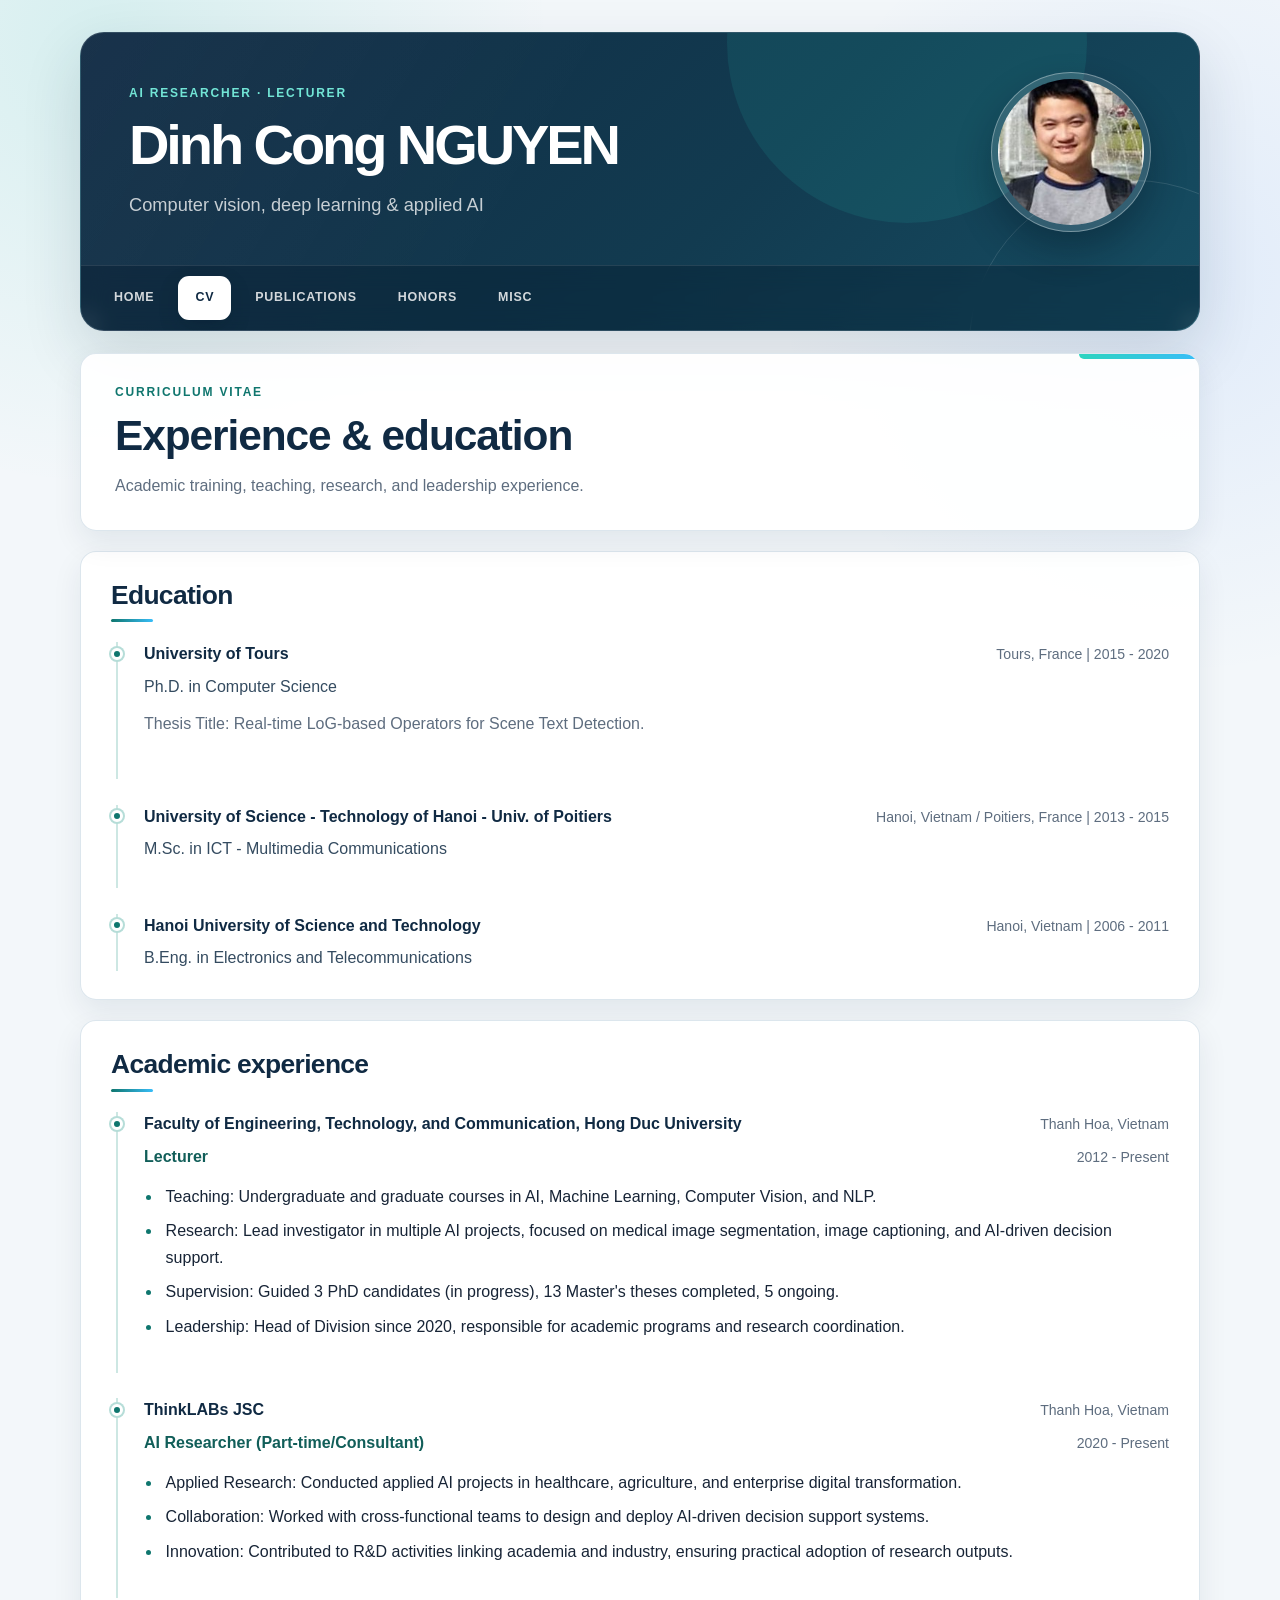
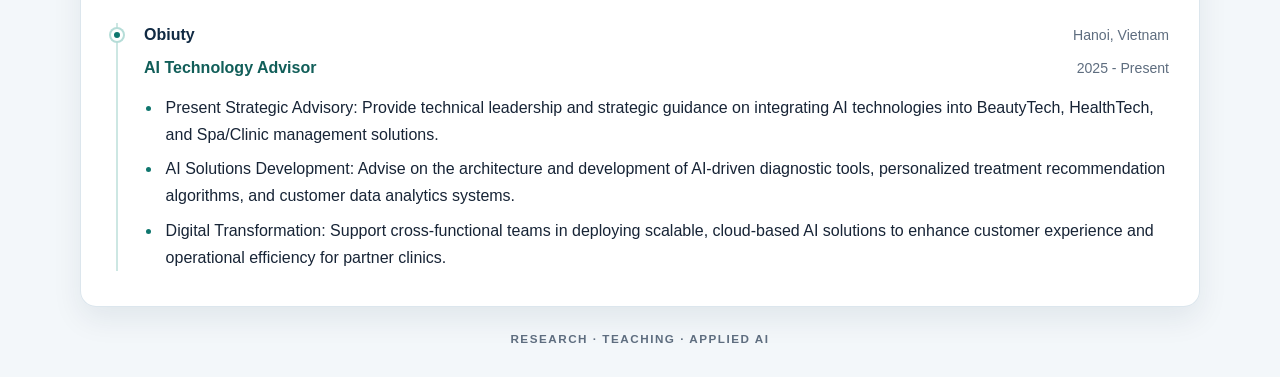
==== commit c1b942c8: "update" ====
--- a/cv.html
+++ b/cv.html
@@ -1,173 +1,193 @@
 <!DOCTYPE html>
 <html lang="en">
-  <head>
-    <title>Curriculum Vitae | Dinh Cong NGUYEN</title>
-    <meta
-      name="description"
-      content="Education and academic experience of AI researcher and lecturer Dinh Cong NGUYEN."
-    >
-    <meta charset="UTF-8">
-    <meta name="viewport" content="width=device-width, initial-scale=1.0">
-    <meta name="theme-color" content="#102a43">
-    <link rel="stylesheet" href="style/style.css">
-  </head>
 
-  <body class="page-cv">
-    <a class="skip-link" href="#site_content">Skip to content</a>
+<head>
+  <title>Curriculum Vitae | Dinh Cong NGUYEN</title>
+  <meta name="description" content="Education and academic experience of AI researcher and lecturer Dinh Cong NGUYEN.">
+  <meta charset="UTF-8">
+  <meta name="viewport" content="width=device-width, initial-scale=1.0">
+  <meta name="theme-color" content="#102a43">
+  <link rel="stylesheet" href="style/style.css">
+</head>
 
-    <div id="main">
-      <header id="header">
-        <div id="logo">
-          <div id="logo_text">
-            <p class="site-kicker">AI researcher · Lecturer</p>
-            <p class="site-title"><a href="index.html">Dinh Cong NGUYEN</a></p>
-            <p class="site-tagline">Computer vision, deep learning &amp; applied AI</p>
-          </div>
-          <div id="logo_image">
-            <img
-              src="photo.JPG"
-              alt="Portrait of Dinh Cong Nguyen"
-              width="203"
-              height="256"
-            >
-          </div>
+<body class="page-cv">
+  <a class="skip-link" href="#site_content">Skip to content</a>
+
+  <div id="main">
+    <header id="header">
+      <div id="logo">
+        <div id="logo_text">
+          <p class="site-kicker">AI researcher · Lecturer</p>
+          <p class="site-title"><a href="index.html">Dinh Cong NGUYEN</a></p>
+          <p class="site-tagline">Computer vision, deep learning &amp; applied AI</p>
         </div>
+        <div id="logo_image">
+          <img src="photo.JPG" alt="Portrait of Dinh Cong Nguyen" width="203" height="256">
+        </div>
+      </div>
 
-        <nav id="menubar" aria-label="Primary navigation">
-          <ul id="menu">
-            <li><a href="index.html">Home</a></li>
-            <li class="selected">
-              <a href="cv.html" aria-current="page">CV</a>
-            </li>
-            <li><a href="publication.html">Publications</a></li>
-            <li><a href="honors.html">Honors</a></li>
-            <li><a href="misc.html">Misc</a></li>
-          </ul>
-        </nav>
+      <nav id="menubar" aria-label="Primary navigation">
+        <ul id="menu">
+          <li><a href="index.html">Home</a></li>
+          <li class="selected">
+            <a href="cv.html" aria-current="page">CV</a>
+          </li>
+          <li><a href="publication.html">Publications</a></li>
+          <li><a href="honors.html">Honors</a></li>
+          <li><a href="misc.html">Misc</a></li>
+        </ul>
+      </nav>
+    </header>
+
+    <main id="site_content" tabindex="-1">
+      <header class="page-heading">
+        <p class="section-kicker">Curriculum vitae</p>
+        <h1>Experience &amp; education</h1>
+        <p>Academic training, teaching, research, and leadership experience.</p>
       </header>
 
-      <main id="site_content" tabindex="-1">
-        <header class="page-heading">
-          <p class="section-kicker">Curriculum vitae</p>
-          <h1>Experience &amp; education</h1>
-          <p>Academic training, teaching, research, and leadership experience.</p>
-        </header>
+      <div id="content">
+        <section class="content-card cv-section">
+          <h2>Education</h2>
 
-        <div id="content">
-          <section class="content-card cv-section">
-            <h2>Education</h2>
+          <article class="edu-item">
+            <header class="item-header">
+              <span class="item-title">University of Tours</span>
+              <span class="item-meta">Tours, France | 2015 - 2020</span>
+            </header>
+            <div class="item-subheader">
+              <span>Ph.D. in Computer Science</span>
+            </div>
+            <p class="item-detail">
+              Thesis Title: Real-time LoG-based Operators for Scene Text
+              Detection.
+            </p>
+          </article>
 
-            <article class="edu-item">
-              <header class="item-header">
-                <span class="item-title">University of Tours</span>
-                <span class="item-meta">Tours, France | 2015 - 2020</span>
-              </header>
-              <div class="item-subheader">
-                <span>Ph.D. in Computer Science</span>
-              </div>
-              <p class="item-detail">
-                Thesis Title: Real-time LoG-based Operators for Scene Text
-                Detection.
-              </p>
-            </article>
+          <article class="edu-item">
+            <header class="item-header">
+              <span class="item-title">
+                University of Science - Technology of Hanoi - Univ. of
+                Poitiers
+              </span>
+              <span class="item-meta">
+                Hanoi, Vietnam / Poitiers, France | 2013 - 2015
+              </span>
+            </header>
+            <div class="item-subheader">
+              <span>M.Sc. in ICT - Multimedia Communications</span>
+            </div>
+          </article>
 
-            <article class="edu-item">
-              <header class="item-header">
-                <span class="item-title">
-                  University of Science - Technology of Hanoi - Univ. of
-                  Poitiers
-                </span>
-                <span class="item-meta">
-                  Hanoi, Vietnam / Poitiers, France | 2013 - 2015
-                </span>
-              </header>
-              <div class="item-subheader">
-                <span>M.Sc. in ICT - Multimedia Communications</span>
-              </div>
-            </article>
+          <article class="edu-item">
+            <header class="item-header">
+              <span class="item-title">
+                Hanoi University of Science and Technology
+              </span>
+              <span class="item-meta">Hanoi, Vietnam | 2006 - 2011</span>
+            </header>
+            <div class="item-subheader">
+              <span>B.Eng. in Electronics and Telecommunications</span>
+            </div>
+          </article>
+        </section>
 
-            <article class="edu-item">
-              <header class="item-header">
-                <span class="item-title">
-                  Hanoi University of Science and Technology
-                </span>
-                <span class="item-meta">Hanoi, Vietnam | 2006 - 2011</span>
-              </header>
-              <div class="item-subheader">
-                <span>B.Eng. in Electronics and Telecommunications</span>
-              </div>
-            </article>
-          </section>
+        <section class="content-card cv-section">
+          <h2>Academic experience</h2>
 
-          <section class="content-card cv-section">
-            <h2>Academic experience</h2>
+          <article class="exp-item">
+            <header class="item-header">
+              <span class="item-title">
+                Faculty of Engineering, Technology, and Communication, Hong
+                Duc University
+              </span>
+              <span class="item-meta">Thanh Hoa, Vietnam</span>
+            </header>
+            <div class="item-subheader">
+              <span class="item-role">Lecturer</span>
+              <span class="item-meta">2012 - Present</span>
+            </div>
+            <ul class="item-list">
+              <li>
+                Teaching: Undergraduate and graduate courses in AI, Machine
+                Learning, Computer Vision, and NLP.
+              </li>
+              <li>
+                Research: Lead investigator in multiple AI projects, focused
+                on medical image segmentation, image captioning, and AI-driven
+                decision support.
+              </li>
+              <li>
+                Supervision: Guided 3 PhD candidates (in progress), 13
+                Master's theses completed, 5 ongoing.
+              </li>
+              <li>
+                Leadership: Head of Division since 2020, responsible for
+                academic programs and research coordination.
+              </li>
+            </ul>
+          </article>
 
-            <article class="exp-item">
-              <header class="item-header">
-                <span class="item-title">
-                  Faculty of Engineering, Technology, and Communication, Hong
-                  Duc University
-                </span>
-                <span class="item-meta">Thanh Hoa, Vietnam</span>
-              </header>
-              <div class="item-subheader">
-                <span class="item-role">Lecturer</span>
-                <span class="item-meta">2012 - Present</span>
-              </div>
-              <ul class="item-list">
-                <li>
-                  Teaching: Undergraduate and graduate courses in AI, Machine
-                  Learning, Computer Vision, and NLP.
-                </li>
-                <li>
-                  Research: Lead investigator in multiple AI projects, focused
-                  on medical image segmentation, image captioning, and AI-driven
-                  decision support.
-                </li>
-                <li>
-                  Supervision: Guided 3 PhD candidates (in progress), 13
-                  Master's theses completed, 5 ongoing.
-                </li>
-                <li>
-                  Leadership: Head of Division since 2020, responsible for
-                  academic programs and research coordination.
-                </li>
-              </ul>
-            </article>
+          <article class="exp-item">
+            <header class="item-header">
+              <span class="item-title">ThinkLABs JSC</span>
+              <span class="item-meta">Thanh Hoa, Vietnam</span>
+            </header>
+            <div class="item-subheader">
+              <span class="item-role">
+                AI Researcher (Part-time/Consultant)
+              </span>
+              <span class="item-meta">2020 - Present</span>
+            </div>
+            <ul class="item-list">
+              <li>
+                Applied Research: Conducted applied AI projects in healthcare,
+                agriculture, and enterprise digital transformation.
+              </li>
+              <li>
+                Collaboration: Worked with cross-functional teams to design
+                and deploy AI-driven decision support systems.
+              </li>
+              <li>
+                Innovation: Contributed to R&amp;D activities linking academia
+                and industry, ensuring practical adoption of research outputs.
+              </li>
+            </ul>
+          </article>
+          <article class="exp-item">
+            <header class="item-header">
+              <span class="item-title">Obiuty</span>
+              <span class="item-meta">Hanoi, Vietnam</span>
+            </header>
+            <div class="item-subheader">
+              <span class="item-role">
+                AI Technology Advisor
+              </span>
+              <span class="item-meta">2025 - Present</span>
+            </div>
+            <ul class="item-list">
+              <li>
+                Present Strategic Advisory: Provide technical leadership and strategic guidance on integrating AI
+                technologies into BeautyTech, HealthTech, and Spa/Clinic management solutions.
+              </li>
+              <li>
+                AI Solutions Development: Advise on the architecture and development of AI-driven diagnostic tools,
+                personalized treatment recommendation algorithms, and customer data analytics systems.
+              </li>
+              <li>
+                Digital Transformation: Support cross-functional teams in deploying scalable, cloud-based AI solutions
+                to enhance customer experience and operational efficiency for partner clinics.
+              </li>
+            </ul>
+          </article>
+        </section>
+      </div>
+    </main>
 
-            <article class="exp-item">
-              <header class="item-header">
-                <span class="item-title">ThinkLABs JSC</span>
-                <span class="item-meta">Thanh Hoa, Vietnam</span>
-              </header>
-              <div class="item-subheader">
-                <span class="item-role">
-                  AI Researcher (Part-time/Consultant)
-                </span>
-                <span class="item-meta">2020 - Present</span>
-              </div>
-              <ul class="item-list">
-                <li>
-                  Applied Research: Conducted applied AI projects in healthcare,
-                  agriculture, and enterprise digital transformation.
-                </li>
-                <li>
-                  Collaboration: Worked with cross-functional teams to design
-                  and deploy AI-driven decision support systems.
-                </li>
-                <li>
-                  Innovation: Contributed to R&amp;D activities linking academia
-                  and industry, ensuring practical adoption of research outputs.
-                </li>
-              </ul>
-            </article>
-          </section>
-        </div>
-      </main>
+    <footer id="footer">
+      <p>Research · Teaching · Applied AI</p>
+    </footer>
+  </div>
+</body>
 
-      <footer id="footer">
-        <p>Research · Teaching · Applied AI</p>
-      </footer>
-    </div>
-  </body>
-</html>
+</html>
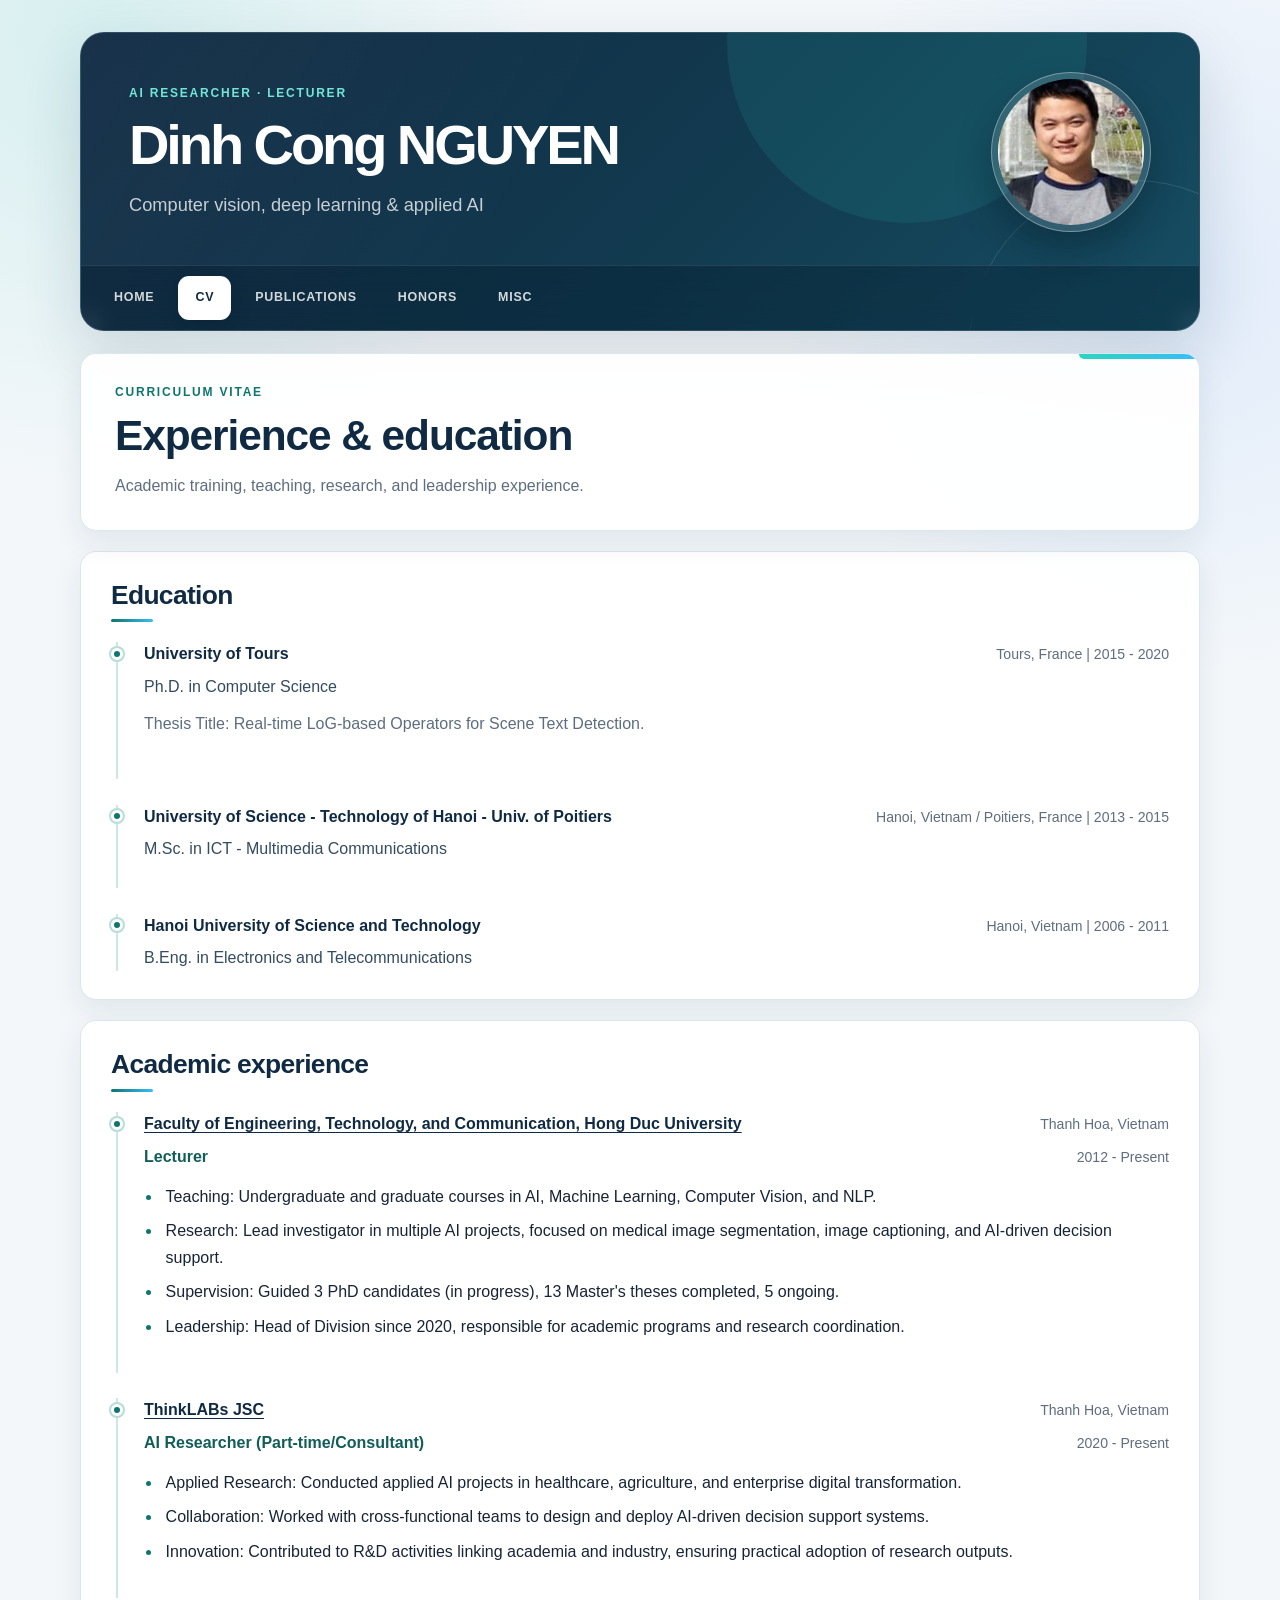
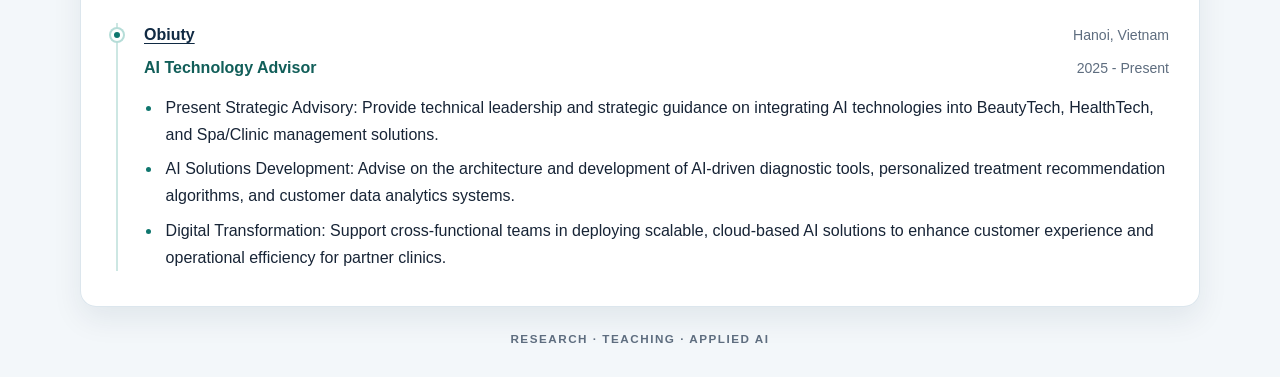
==== commit 40148451: "Update cv.html" ====
--- a/cv.html
+++ b/cv.html
@@ -97,10 +97,10 @@
 
           <article class="exp-item">
             <header class="item-header">
-              <span class="item-title">
+              <a class="item-title" href="https://hdu.edu.vn/" target="_blank" rel="noopener noreferrer">
                 Faculty of Engineering, Technology, and Communication, Hong
                 Duc University
-              </span>
+              </a>
               <span class="item-meta">Thanh Hoa, Vietnam</span>
             </header>
             <div class="item-subheader">
@@ -130,7 +130,7 @@
 
           <article class="exp-item">
             <header class="item-header">
-              <span class="item-title">ThinkLABs JSC</span>
+              <a class="item-title" href="https://thinklabs.com.vn/" target="_blank" rel="noopener noreferrer">ThinkLABs JSC</a>
               <span class="item-meta">Thanh Hoa, Vietnam</span>
             </header>
             <div class="item-subheader">
@@ -156,7 +156,7 @@
           </article>
           <article class="exp-item">
             <header class="item-header">
-              <span class="item-title">Obiuty</span>
+              <a class="item-title" href="https://obiuty.com/" target="_blank" rel="noopener noreferrer">Obiuty</a>
               <span class="item-meta">Hanoi, Vietnam</span>
             </header>
             <div class="item-subheader">
